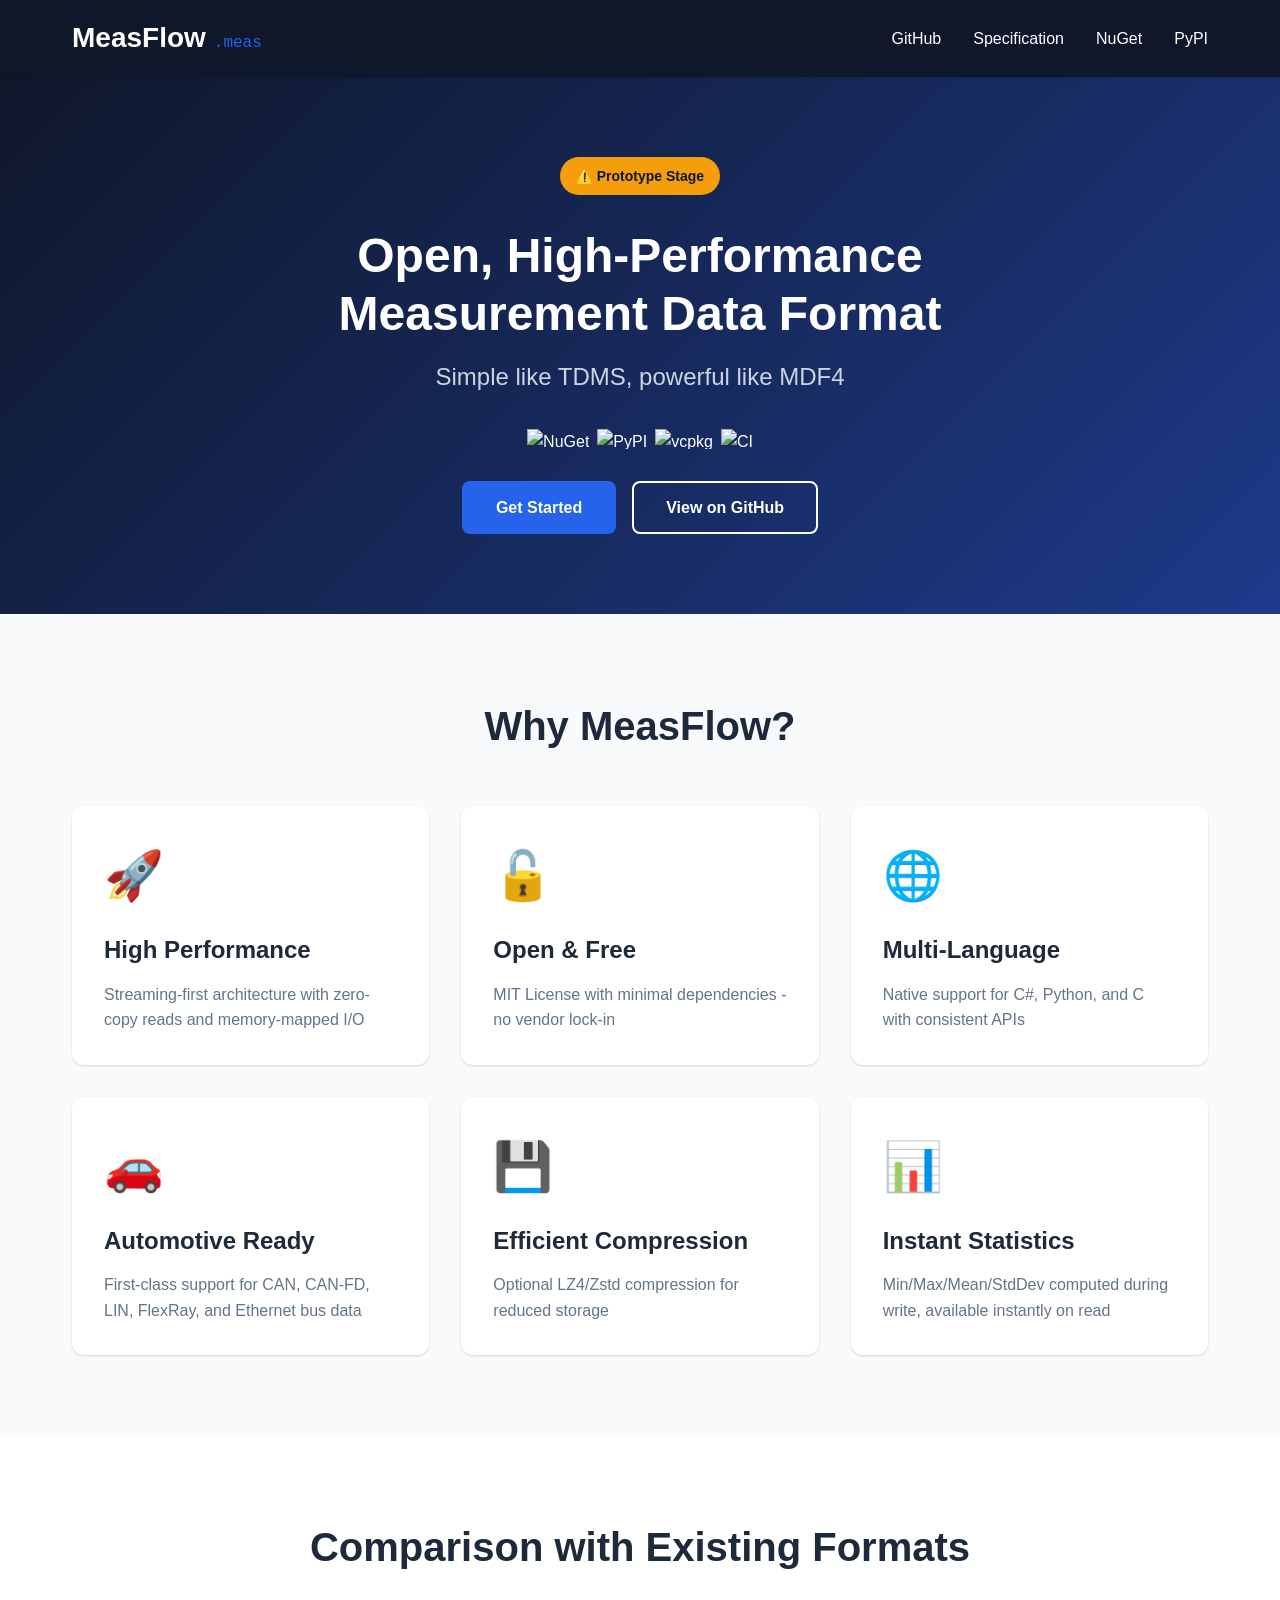
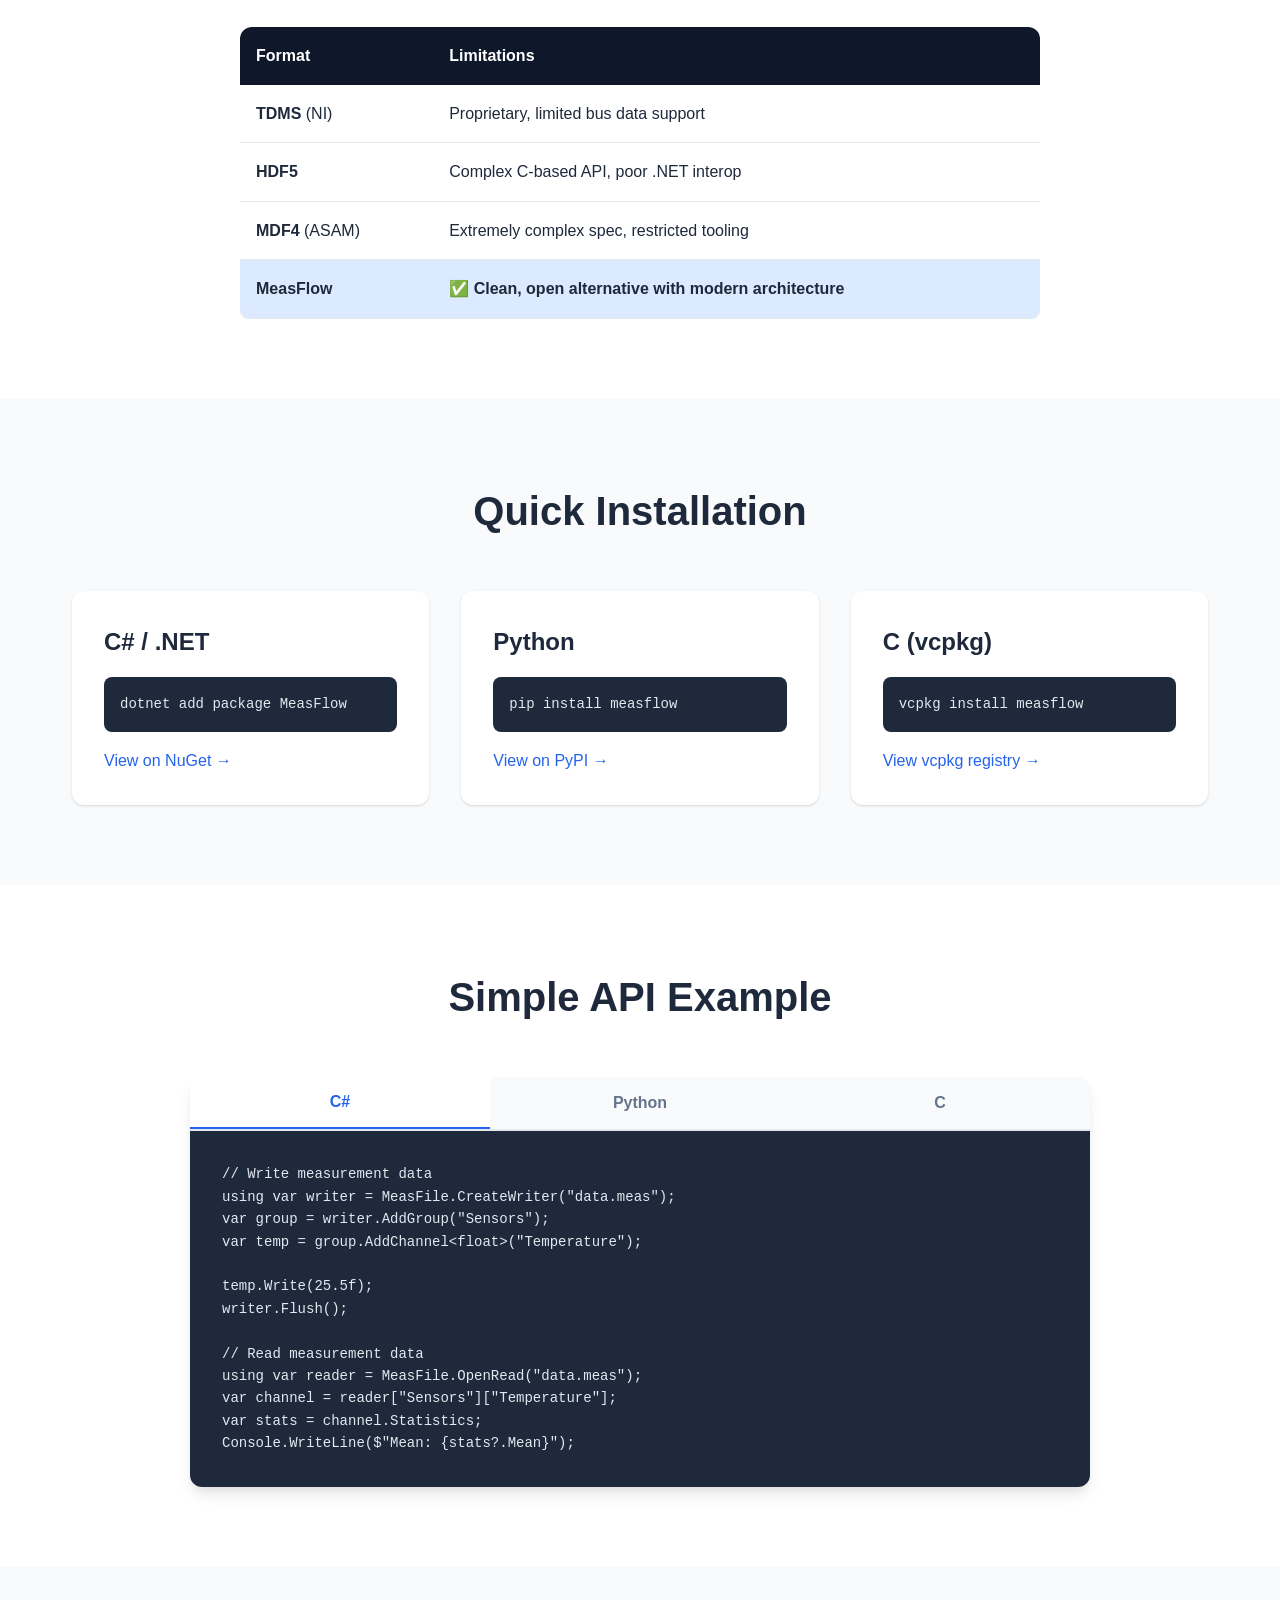
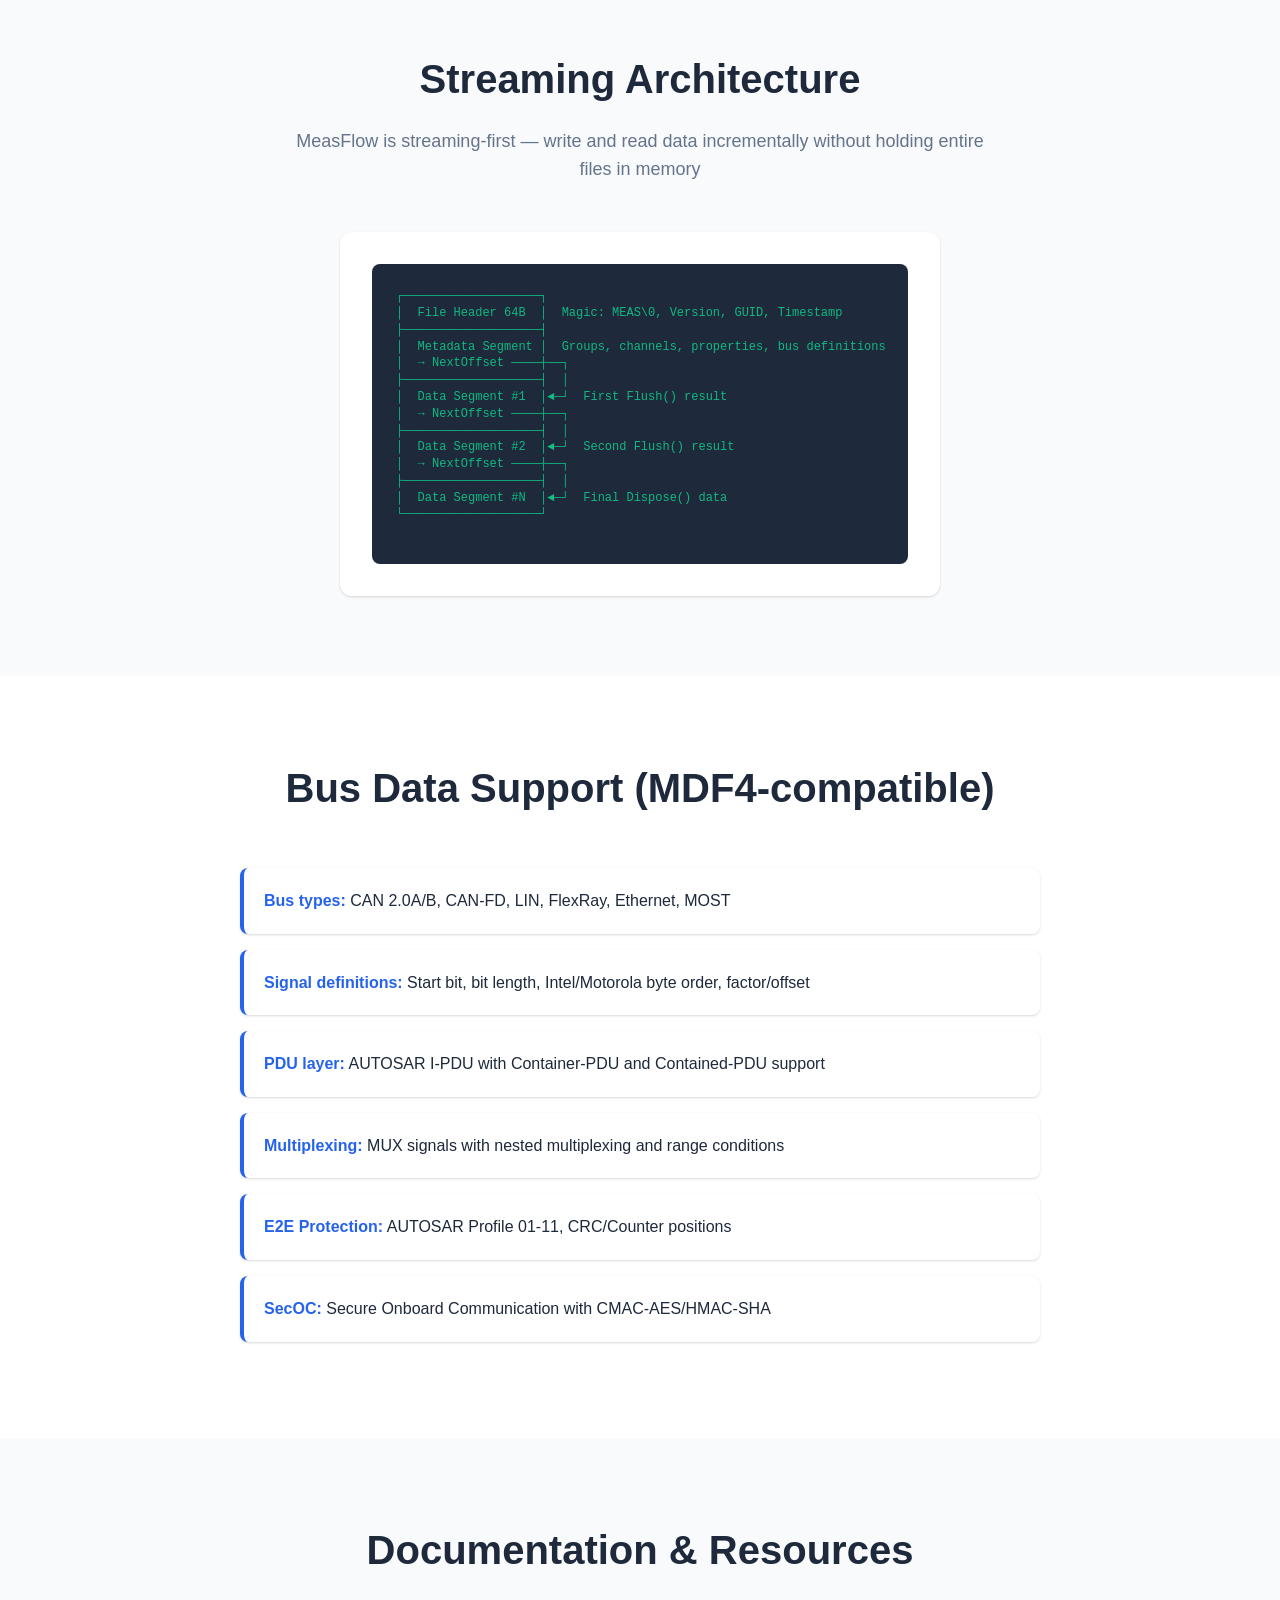
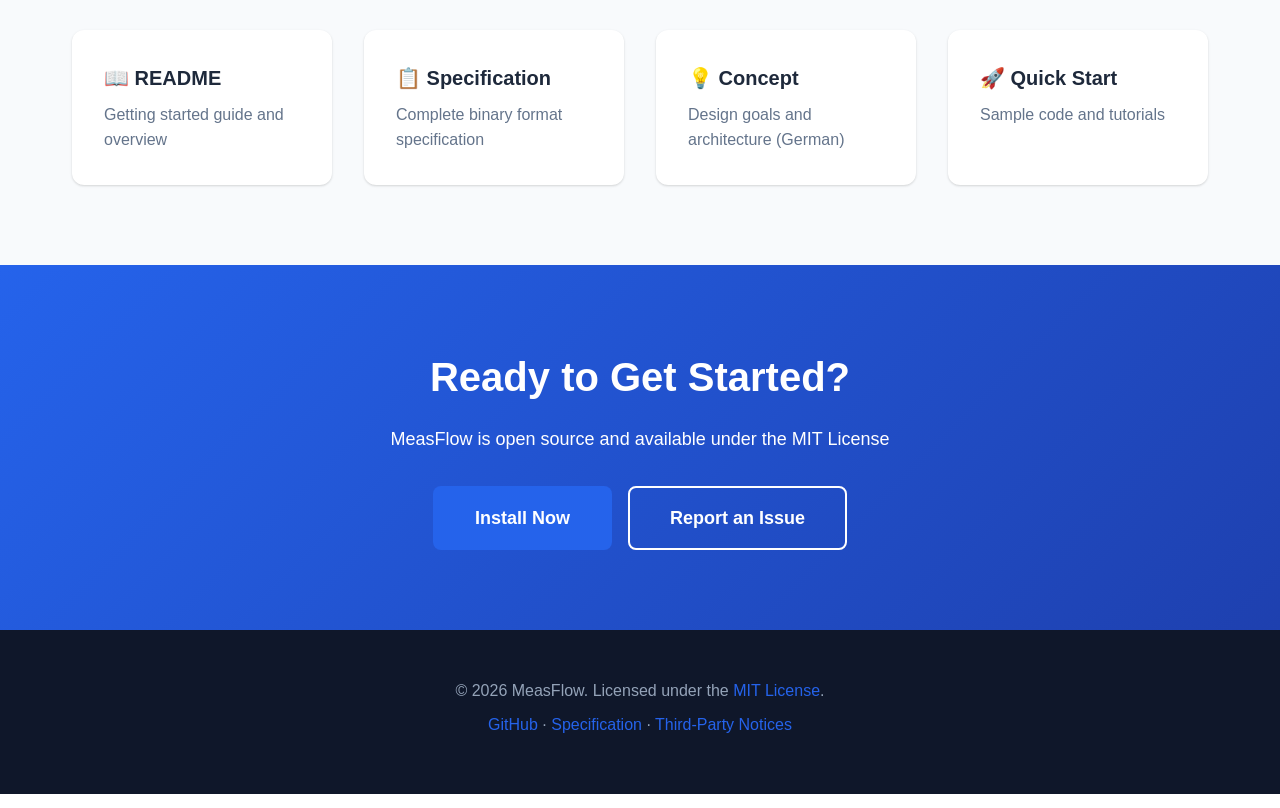
==== docs/index.html @ a87726d8 "Add homepage for MeasFlow repository with GitHub Pages deployment Co-authored-by: vreitenbach <56364" ====
<!DOCTYPE html>
<html lang="en">
<head>
    <meta charset="UTF-8">
    <meta name="viewport" content="width=device-width, initial-scale=1.0">
    <meta name="description" content="MeasFlow - Open, high-performance measurement data format with multi-language support. Simple like TDMS, powerful like MDF4.">
    <title>MeasFlow - High-Performance Measurement Data Format</title>
    <link rel="stylesheet" href="styles.css">
</head>
<body>
    <header>
        <nav class="container">
            <div class="logo">
                <h1>MeasFlow</h1>
                <span class="tagline">.meas</span>
            </div>
            <div class="nav-links">
                <a href="https://github.com/vreitenbach/MeasFlow">GitHub</a>
                <a href="https://github.com/vreitenbach/MeasFlow/blob/main/SPECIFICATION.md">Specification</a>
                <a href="https://www.nuget.org/packages/MeasFlow">NuGet</a>
                <a href="https://pypi.org/project/measflow/">PyPI</a>
            </div>
        </nav>
    </header>

    <main>
        <section class="hero">
            <div class="container">
                <div class="hero-content">
                    <div class="prototype-badge">⚠️ Prototype Stage</div>
                    <h2>Open, High-Performance Measurement Data Format</h2>
                    <p class="subtitle">Simple like TDMS, powerful like MDF4</p>
                    <div class="badges">
                        <img src="https://img.shields.io/nuget/v/MeasFlow" alt="NuGet">
                        <img src="https://img.shields.io/pypi/v/measflow" alt="PyPI">
                        <img src="https://img.shields.io/badge/vcpkg-registry-blue" alt="vcpkg">
                        <img src="https://github.com/vreitenbach/MeasFlow/actions/workflows/ci.yml/badge.svg" alt="CI">
                    </div>
                    <div class="hero-buttons">
                        <a href="https://github.com/vreitenbach/MeasFlow#installation" class="btn btn-primary">Get Started</a>
                        <a href="https://github.com/vreitenbach/MeasFlow" class="btn btn-secondary">View on GitHub</a>
                    </div>
                </div>
            </div>
        </section>

        <section class="features">
            <div class="container">
                <h3>Why MeasFlow?</h3>
                <div class="feature-grid">
                    <div class="feature-card">
                        <div class="feature-icon">🚀</div>
                        <h4>High Performance</h4>
                        <p>Streaming-first architecture with zero-copy reads and memory-mapped I/O</p>
                    </div>
                    <div class="feature-card">
                        <div class="feature-icon">🔓</div>
                        <h4>Open & Free</h4>
                        <p>MIT License with minimal dependencies - no vendor lock-in</p>
                    </div>
                    <div class="feature-card">
                        <div class="feature-icon">🌐</div>
                        <h4>Multi-Language</h4>
                        <p>Native support for C#, Python, and C with consistent APIs</p>
                    </div>
                    <div class="feature-card">
                        <div class="feature-icon">🚗</div>
                        <h4>Automotive Ready</h4>
                        <p>First-class support for CAN, CAN-FD, LIN, FlexRay, and Ethernet bus data</p>
                    </div>
                    <div class="feature-card">
                        <div class="feature-icon">💾</div>
                        <h4>Efficient Compression</h4>
                        <p>Optional LZ4/Zstd compression for reduced storage</p>
                    </div>
                    <div class="feature-card">
                        <div class="feature-icon">📊</div>
                        <h4>Instant Statistics</h4>
                        <p>Min/Max/Mean/StdDev computed during write, available instantly on read</p>
                    </div>
                </div>
            </div>
        </section>

        <section class="comparison">
            <div class="container">
                <h3>Comparison with Existing Formats</h3>
                <div class="comparison-table">
                    <table>
                        <thead>
                            <tr>
                                <th>Format</th>
                                <th>Limitations</th>
                            </tr>
                        </thead>
                        <tbody>
                            <tr>
                                <td><strong>TDMS</strong> (NI)</td>
                                <td>Proprietary, limited bus data support</td>
                            </tr>
                            <tr>
                                <td><strong>HDF5</strong></td>
                                <td>Complex C-based API, poor .NET interop</td>
                            </tr>
                            <tr>
                                <td><strong>MDF4</strong> (ASAM)</td>
                                <td>Extremely complex spec, restricted tooling</td>
                            </tr>
                            <tr class="highlight">
                                <td><strong>MeasFlow</strong></td>
                                <td>✅ Clean, open alternative with modern architecture</td>
                            </tr>
                        </tbody>
                    </table>
                </div>
            </div>
        </section>

        <section class="installation">
            <div class="container">
                <h3>Quick Installation</h3>
                <div class="install-grid">
                    <div class="install-card">
                        <h4>C# / .NET</h4>
                        <pre><code>dotnet add package MeasFlow</code></pre>
                        <a href="https://www.nuget.org/packages/MeasFlow" class="link">View on NuGet →</a>
                    </div>
                    <div class="install-card">
                        <h4>Python</h4>
                        <pre><code>pip install measflow</code></pre>
                        <a href="https://pypi.org/project/measflow/" class="link">View on PyPI →</a>
                    </div>
                    <div class="install-card">
                        <h4>C (vcpkg)</h4>
                        <pre><code>vcpkg install measflow</code></pre>
                        <a href="https://github.com/vreitenbach/vcpkg-registry" class="link">View vcpkg registry →</a>
                    </div>
                </div>
            </div>
        </section>

        <section class="code-example">
            <div class="container">
                <h3>Simple API Example</h3>
                <div class="code-tabs">
                    <div class="tab-buttons">
                        <button class="tab-btn active" data-tab="csharp">C#</button>
                        <button class="tab-btn" data-tab="python">Python</button>
                        <button class="tab-btn" data-tab="c">C</button>
                    </div>
                    <div class="tab-content">
                        <div class="tab-pane active" id="csharp">
                            <pre><code>// Write measurement data
using var writer = MeasFile.CreateWriter("data.meas");
var group = writer.AddGroup("Sensors");
var temp = group.AddChannel&lt;float&gt;("Temperature");

temp.Write(25.5f);
writer.Flush();

// Read measurement data
using var reader = MeasFile.OpenRead("data.meas");
var channel = reader["Sensors"]["Temperature"];
var stats = channel.Statistics;
Console.WriteLine($"Mean: {stats?.Mean}");
</code></pre>
                        </div>
                        <div class="tab-pane" id="python">
                            <pre><code># Write measurement data
with meas.Writer("data.meas") as writer:
    group = writer.add_group("Sensors")
    temp = group.add_channel("Temperature", "float32")
    temp.write([25.5])
    writer.flush()

# Read measurement data
with meas.Reader("data.meas") as reader:
    channel = reader["Sensors"]["Temperature"]
    stats = channel.statistics
    print(f"Mean: {stats.mean}")
</code></pre>
                        </div>
                        <div class="tab-pane" id="c">
                            <pre><code>// Write measurement data
meas_writer_t* writer = meas_writer_create("data.meas");
meas_group_t* group = meas_writer_add_group(writer, "Sensors");
meas_channel_t* temp = meas_group_add_channel(group, "Temperature", MEAS_TYPE_FLOAT32);

float value = 25.5f;
meas_channel_write_float32(temp, &value, 1);
meas_writer_flush(writer);
meas_writer_destroy(writer);

// Read measurement data
meas_reader_t* reader = meas_reader_open("data.meas");
meas_channel_t* channel = meas_reader_get_channel(reader, "Sensors", "Temperature");
meas_statistics_t stats = meas_channel_get_statistics(channel);
printf("Mean: %f\n", stats.mean);
meas_reader_destroy(reader);
</code></pre>
                        </div>
                    </div>
                </div>
            </div>
        </section>

        <section class="architecture">
            <div class="container">
                <h3>Streaming Architecture</h3>
                <p class="section-intro">MeasFlow is streaming-first — write and read data incrementally without holding entire files in memory</p>
                <div class="arch-diagram">
                    <pre>
┌───────────────────┐
│  File Header 64B  │  Magic: MEAS\0, Version, GUID, Timestamp
├───────────────────┤
│  Metadata Segment │  Groups, channels, properties, bus definitions
│  → NextOffset ────┼──┐
├───────────────────┤  │
│  Data Segment #1  │◄─┘  First Flush() result
│  → NextOffset ────┼──┐
├───────────────────┤  │
│  Data Segment #2  │◄─┘  Second Flush() result
│  → NextOffset ────┼──┐
├───────────────────┤  │
│  Data Segment #N  │◄─┘  Final Dispose() data
└───────────────────┘
                    </pre>
                </div>
            </div>
        </section>

        <section class="bus-data">
            <div class="container">
                <h3>Bus Data Support (MDF4-compatible)</h3>
                <div class="bus-features">
                    <ul class="feature-list">
                        <li><strong>Bus types:</strong> CAN 2.0A/B, CAN-FD, LIN, FlexRay, Ethernet, MOST</li>
                        <li><strong>Signal definitions:</strong> Start bit, bit length, Intel/Motorola byte order, factor/offset</li>
                        <li><strong>PDU layer:</strong> AUTOSAR I-PDU with Container-PDU and Contained-PDU support</li>
                        <li><strong>Multiplexing:</strong> MUX signals with nested multiplexing and range conditions</li>
                        <li><strong>E2E Protection:</strong> AUTOSAR Profile 01-11, CRC/Counter positions</li>
                        <li><strong>SecOC:</strong> Secure Onboard Communication with CMAC-AES/HMAC-SHA</li>
                    </ul>
                </div>
            </div>
        </section>

        <section class="resources">
            <div class="container">
                <h3>Documentation & Resources</h3>
                <div class="resource-grid">
                    <a href="https://github.com/vreitenbach/MeasFlow/blob/main/README.md" class="resource-card">
                        <h4>📖 README</h4>
                        <p>Getting started guide and overview</p>
                    </a>
                    <a href="https://github.com/vreitenbach/MeasFlow/blob/main/SPECIFICATION.md" class="resource-card">
                        <h4>📋 Specification</h4>
                        <p>Complete binary format specification</p>
                    </a>
                    <a href="https://github.com/vreitenbach/MeasFlow/blob/main/CONCEPT.md" class="resource-card">
                        <h4>💡 Concept</h4>
                        <p>Design goals and architecture (German)</p>
                    </a>
                    <a href="https://github.com/vreitenbach/MeasFlow/tree/main/csharp/samples/QuickStart" class="resource-card">
                        <h4>🚀 Quick Start</h4>
                        <p>Sample code and tutorials</p>
                    </a>
                </div>
            </div>
        </section>

        <section class="cta">
            <div class="container">
                <h3>Ready to Get Started?</h3>
                <p>MeasFlow is open source and available under the MIT License</p>
                <div class="cta-buttons">
                    <a href="https://github.com/vreitenbach/MeasFlow#installation" class="btn btn-primary btn-large">Install Now</a>
                    <a href="https://github.com/vreitenbach/MeasFlow/issues" class="btn btn-secondary btn-large">Report an Issue</a>
                </div>
            </div>
        </section>
    </main>

    <footer>
        <div class="container">
            <p>&copy; 2026 MeasFlow. Licensed under the <a href="https://github.com/vreitenbach/MeasFlow/blob/main/LICENSE">MIT License</a>.</p>
            <p>
                <a href="https://github.com/vreitenbach/MeasFlow">GitHub</a> ·
                <a href="https://github.com/vreitenbach/MeasFlow/blob/main/SPECIFICATION.md">Specification</a> ·
                <a href="https://github.com/vreitenbach/MeasFlow/blob/main/THIRD-PARTY-NOTICES.md">Third-Party Notices</a>
            </p>
        </div>
    </footer>

    <script>
        // Tab switching functionality
        document.querySelectorAll('.tab-btn').forEach(button => {
            button.addEventListener('click', () => {
                const tabName = button.getAttribute('data-tab');

                // Update active button
                document.querySelectorAll('.tab-btn').forEach(btn => btn.classList.remove('active'));
                button.classList.add('active');

                // Update active tab content
                document.querySelectorAll('.tab-pane').forEach(pane => pane.classList.remove('active'));
                document.getElementById(tabName).classList.add('active');
            });
        });
    </script>
</body>
</html>
---- docs/styles.css ----
:root {
    --primary-color: #2563eb;
    --primary-dark: #1e40af;
    --secondary-color: #64748b;
    --bg-color: #ffffff;
    --bg-light: #f8fafc;
    --bg-dark: #0f172a;
    --text-color: #1e293b;
    --text-light: #64748b;
    --border-color: #e2e8f0;
    --success-color: #10b981;
    --warning-color: #f59e0b;
    --code-bg: #1e293b;
    --shadow: 0 1px 3px 0 rgba(0, 0, 0, 0.1), 0 1px 2px 0 rgba(0, 0, 0, 0.06);
    --shadow-lg: 0 10px 15px -3px rgba(0, 0, 0, 0.1), 0 4px 6px -2px rgba(0, 0, 0, 0.05);
}

* {
    margin: 0;
    padding: 0;
    box-sizing: border-box;
}

body {
    font-family: -apple-system, BlinkMacSystemFont, 'Segoe UI', 'Roboto', 'Oxygen', 'Ubuntu', 'Cantarell', sans-serif;
    line-height: 1.6;
    color: var(--text-color);
    background-color: var(--bg-color);
}

.container {
    max-width: 1200px;
    margin: 0 auto;
    padding: 0 2rem;
}

/* Header & Navigation */
header {
    background-color: var(--bg-dark);
    color: white;
    padding: 1rem 0;
    position: sticky;
    top: 0;
    z-index: 1000;
    box-shadow: var(--shadow);
}

nav {
    display: flex;
    justify-content: space-between;
    align-items: center;
}

.logo {
    display: flex;
    align-items: baseline;
    gap: 0.5rem;
}

.logo h1 {
    font-size: 1.75rem;
    font-weight: 700;
}

.logo .tagline {
    color: var(--primary-color);
    font-family: 'Courier New', monospace;
}

.nav-links {
    display: flex;
    gap: 2rem;
}

.nav-links a {
    color: white;
    text-decoration: none;
    font-weight: 500;
    transition: color 0.3s;
}

.nav-links a:hover {
    color: var(--primary-color);
}

/* Hero Section */
.hero {
    background: linear-gradient(135deg, var(--bg-dark) 0%, #1e3a8a 100%);
    color: white;
    padding: 5rem 0;
    text-align: center;
}

.hero-content {
    max-width: 800px;
    margin: 0 auto;
}

.prototype-badge {
    display: inline-block;
    background-color: var(--warning-color);
    color: var(--bg-dark);
    padding: 0.5rem 1rem;
    border-radius: 2rem;
    font-weight: 600;
    margin-bottom: 2rem;
    font-size: 0.875rem;
}

.hero h2 {
    font-size: 3rem;
    font-weight: 800;
    margin-bottom: 1rem;
    line-height: 1.2;
}

.subtitle {
    font-size: 1.5rem;
    color: #cbd5e1;
    margin-bottom: 2rem;
}

.badges {
    display: flex;
    justify-content: center;
    gap: 0.5rem;
    flex-wrap: wrap;
    margin-bottom: 2rem;
}

.badges img {
    height: 20px;
}

.hero-buttons {
    display: flex;
    gap: 1rem;
    justify-content: center;
    flex-wrap: wrap;
}

/* Buttons */
.btn {
    display: inline-block;
    padding: 0.75rem 2rem;
    border-radius: 0.5rem;
    font-weight: 600;
    text-decoration: none;
    transition: all 0.3s;
    border: 2px solid transparent;
}

.btn-primary {
    background-color: var(--primary-color);
    color: white;
}

.btn-primary:hover {
    background-color: var(--primary-dark);
    transform: translateY(-2px);
    box-shadow: var(--shadow-lg);
}

.btn-secondary {
    background-color: transparent;
    color: white;
    border-color: white;
}

.btn-secondary:hover {
    background-color: white;
    color: var(--bg-dark);
}

.btn-large {
    padding: 1rem 2.5rem;
    font-size: 1.125rem;
}

/* Sections */
section {
    padding: 5rem 0;
}

section h3 {
    font-size: 2.5rem;
    text-align: center;
    margin-bottom: 3rem;
    color: var(--text-color);
}

.section-intro {
    text-align: center;
    font-size: 1.125rem;
    color: var(--text-light);
    max-width: 700px;
    margin: -2rem auto 3rem;
}

/* Features Section */
.features {
    background-color: var(--bg-light);
}

.feature-grid {
    display: grid;
    grid-template-columns: repeat(auto-fit, minmax(300px, 1fr));
    gap: 2rem;
}

.feature-card {
    background-color: white;
    padding: 2rem;
    border-radius: 0.75rem;
    box-shadow: var(--shadow);
    transition: transform 0.3s, box-shadow 0.3s;
}

.feature-card:hover {
    transform: translateY(-4px);
    box-shadow: var(--shadow-lg);
}

.feature-icon {
    font-size: 3rem;
    margin-bottom: 1rem;
}

.feature-card h4 {
    font-size: 1.5rem;
    margin-bottom: 0.75rem;
    color: var(--text-color);
}

.feature-card p {
    color: var(--text-light);
    line-height: 1.6;
}

/* Comparison Section */
.comparison-table {
    max-width: 800px;
    margin: 0 auto;
    overflow-x: auto;
}

table {
    width: 100%;
    border-collapse: collapse;
    background-color: white;
    border-radius: 0.75rem;
    overflow: hidden;
    box-shadow: var(--shadow);
}

thead {
    background-color: var(--bg-dark);
    color: white;
}

th, td {
    padding: 1rem;
    text-align: left;
}

tbody tr {
    border-bottom: 1px solid var(--border-color);
}

tbody tr:hover {
    background-color: var(--bg-light);
}

tbody tr.highlight {
    background-color: #dbeafe;
    font-weight: 600;
}

/* Installation Section */
.installation {
    background-color: var(--bg-light);
}

.install-grid {
    display: grid;
    grid-template-columns: repeat(auto-fit, minmax(300px, 1fr));
    gap: 2rem;
}

.install-card {
    background-color: white;
    padding: 2rem;
    border-radius: 0.75rem;
    box-shadow: var(--shadow);
}

.install-card h4 {
    font-size: 1.5rem;
    margin-bottom: 1rem;
    color: var(--text-color);
}

.install-card pre {
    background-color: var(--code-bg);
    color: #e2e8f0;
    padding: 1rem;
    border-radius: 0.5rem;
    overflow-x: auto;
    margin-bottom: 1rem;
    font-family: 'Courier New', Consolas, Monaco, monospace;
    font-size: 0.875rem;
}

.install-card .link {
    color: var(--primary-color);
    text-decoration: none;
    font-weight: 500;
}

.install-card .link:hover {
    text-decoration: underline;
}

/* Code Example Section */
.code-tabs {
    max-width: 900px;
    margin: 0 auto;
    background-color: white;
    border-radius: 0.75rem;
    box-shadow: var(--shadow-lg);
    overflow: hidden;
}

.tab-buttons {
    display: flex;
    background-color: var(--bg-light);
    border-bottom: 2px solid var(--border-color);
}

.tab-btn {
    flex: 1;
    padding: 1rem;
    background-color: transparent;
    border: none;
    font-size: 1rem;
    font-weight: 600;
    color: var(--text-light);
    cursor: pointer;
    transition: all 0.3s;
}

.tab-btn:hover {
    background-color: var(--border-color);
}

.tab-btn.active {
    color: var(--primary-color);
    background-color: white;
    border-bottom: 2px solid var(--primary-color);
}

.tab-content {
    padding: 0;
}

.tab-pane {
    display: none;
}

.tab-pane.active {
    display: block;
}

.tab-pane pre {
    background-color: var(--code-bg);
    color: #e2e8f0;
    padding: 2rem;
    overflow-x: auto;
    margin: 0;
    font-family: 'Courier New', Consolas, Monaco, monospace;
    font-size: 0.875rem;
    line-height: 1.6;
}

.tab-pane code {
    color: inherit;
}

/* Architecture Section */
.architecture {
    background-color: var(--bg-light);
}

.arch-diagram {
    max-width: 600px;
    margin: 0 auto;
    background-color: white;
    padding: 2rem;
    border-radius: 0.75rem;
    box-shadow: var(--shadow);
}

.arch-diagram pre {
    background-color: var(--code-bg);
    color: #10b981;
    padding: 1.5rem;
    border-radius: 0.5rem;
    overflow-x: auto;
    font-family: 'Courier New', Consolas, Monaco, monospace;
    font-size: 0.75rem;
    line-height: 1.4;
}

/* Bus Data Section */
.bus-features {
    max-width: 800px;
    margin: 0 auto;
}

.feature-list {
    list-style: none;
    padding: 0;
}

.feature-list li {
    background-color: white;
    padding: 1.25rem;
    margin-bottom: 1rem;
    border-radius: 0.5rem;
    border-left: 4px solid var(--primary-color);
    box-shadow: var(--shadow);
}

.feature-list li strong {
    color: var(--primary-color);
}

/* Resources Section */
.resources {
    background-color: var(--bg-light);
}

.resource-grid {
    display: grid;
    grid-template-columns: repeat(auto-fit, minmax(250px, 1fr));
    gap: 2rem;
}

.resource-card {
    background-color: white;
    padding: 2rem;
    border-radius: 0.75rem;
    box-shadow: var(--shadow);
    text-decoration: none;
    color: var(--text-color);
    transition: transform 0.3s, box-shadow 0.3s;
}

.resource-card:hover {
    transform: translateY(-4px);
    box-shadow: var(--shadow-lg);
}

.resource-card h4 {
    font-size: 1.25rem;
    margin-bottom: 0.5rem;
}

.resource-card p {
    color: var(--text-light);
}

/* CTA Section */
.cta {
    background: linear-gradient(135deg, var(--primary-color) 0%, var(--primary-dark) 100%);
    color: white;
    text-align: center;
}

.cta h3 {
    color: white;
    margin-bottom: 1rem;
}

.cta p {
    font-size: 1.125rem;
    margin-bottom: 2rem;
}

.cta-buttons {
    display: flex;
    gap: 1rem;
    justify-content: center;
    flex-wrap: wrap;
}

/* Footer */
footer {
    background-color: var(--bg-dark);
    color: #94a3b8;
    padding: 3rem 0;
    text-align: center;
}

footer a {
    color: var(--primary-color);
    text-decoration: none;
}

footer a:hover {
    text-decoration: underline;
}

footer p {
    margin-bottom: 0.5rem;
}

/* Responsive Design */
@media (max-width: 768px) {
    .hero h2 {
        font-size: 2rem;
    }

    .subtitle {
        font-size: 1.125rem;
    }

    section h3 {
        font-size: 2rem;
    }

    .nav-links {
        gap: 1rem;
        font-size: 0.875rem;
    }

    .feature-grid,
    .install-grid,
    .resource-grid {
        grid-template-columns: 1fr;
    }

    .container {
        padding: 0 1rem;
    }

    .tab-btn {
        font-size: 0.875rem;
        padding: 0.75rem;
    }
}
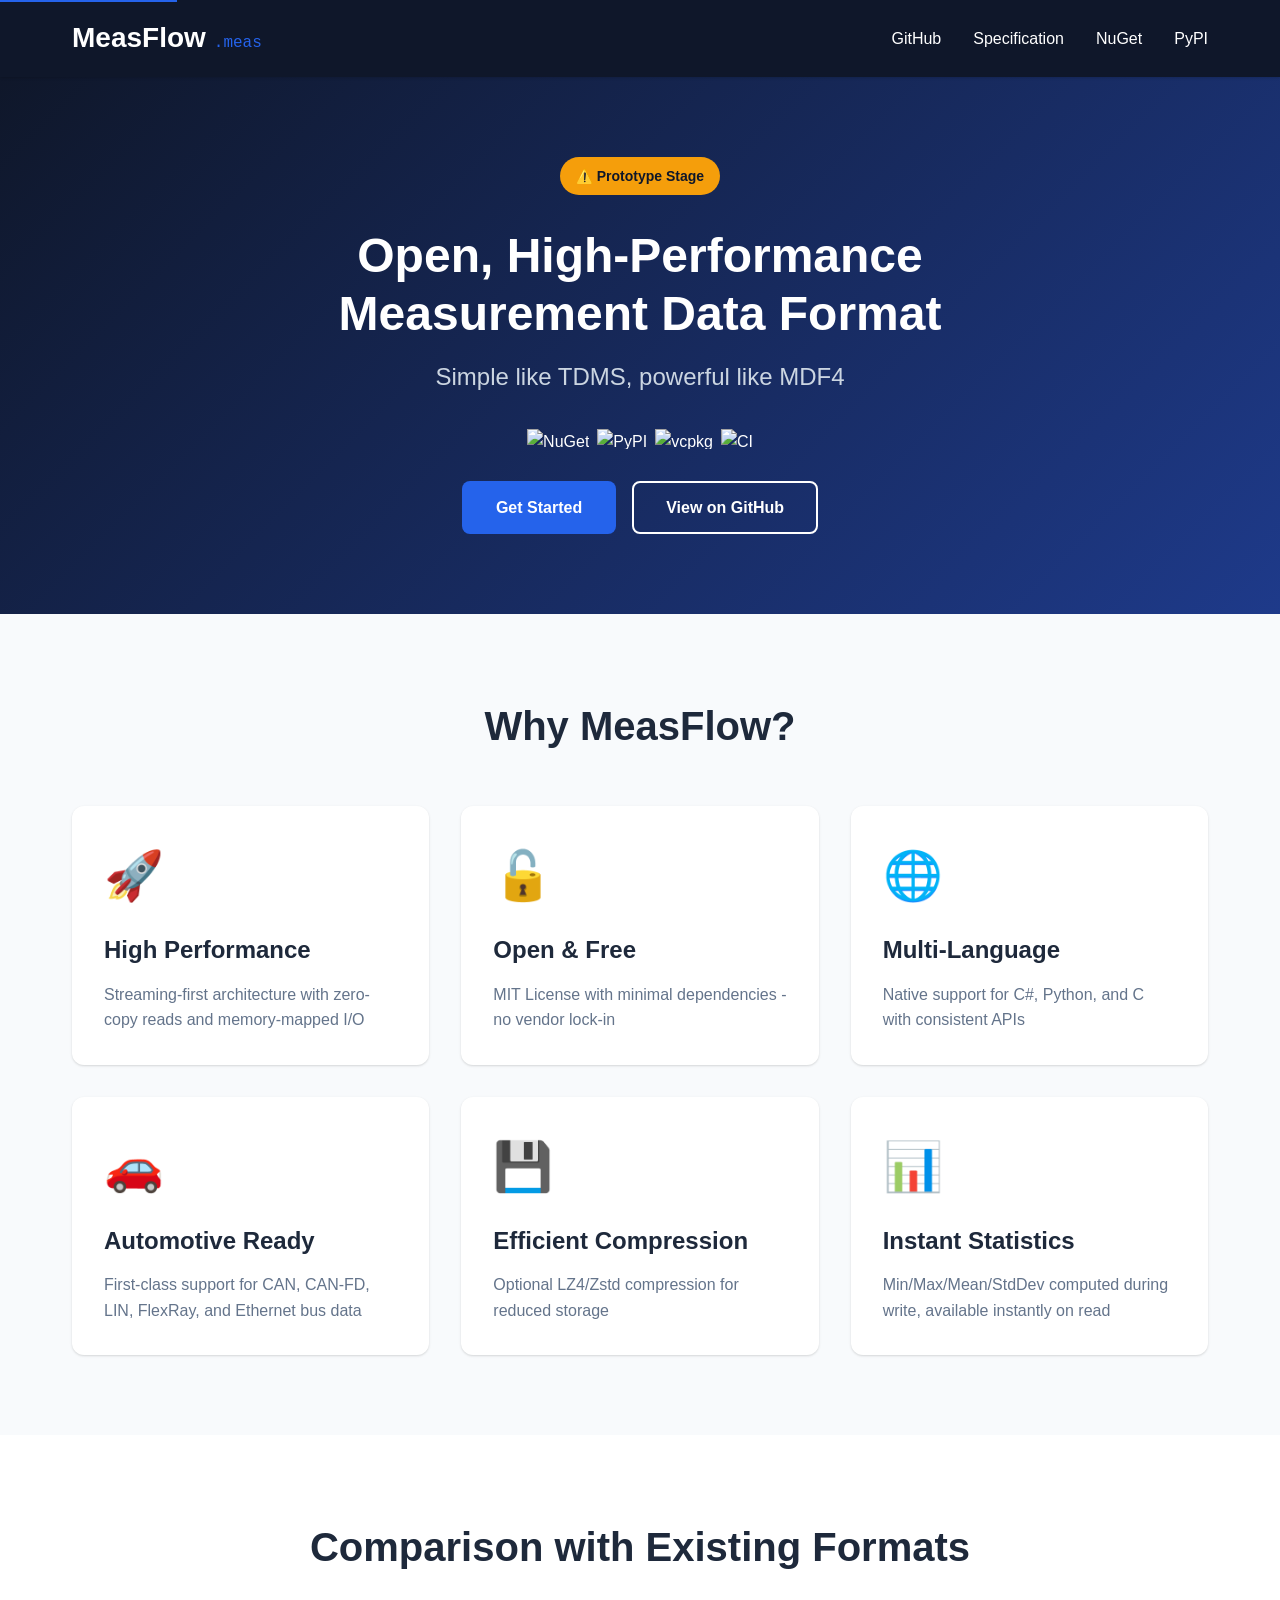
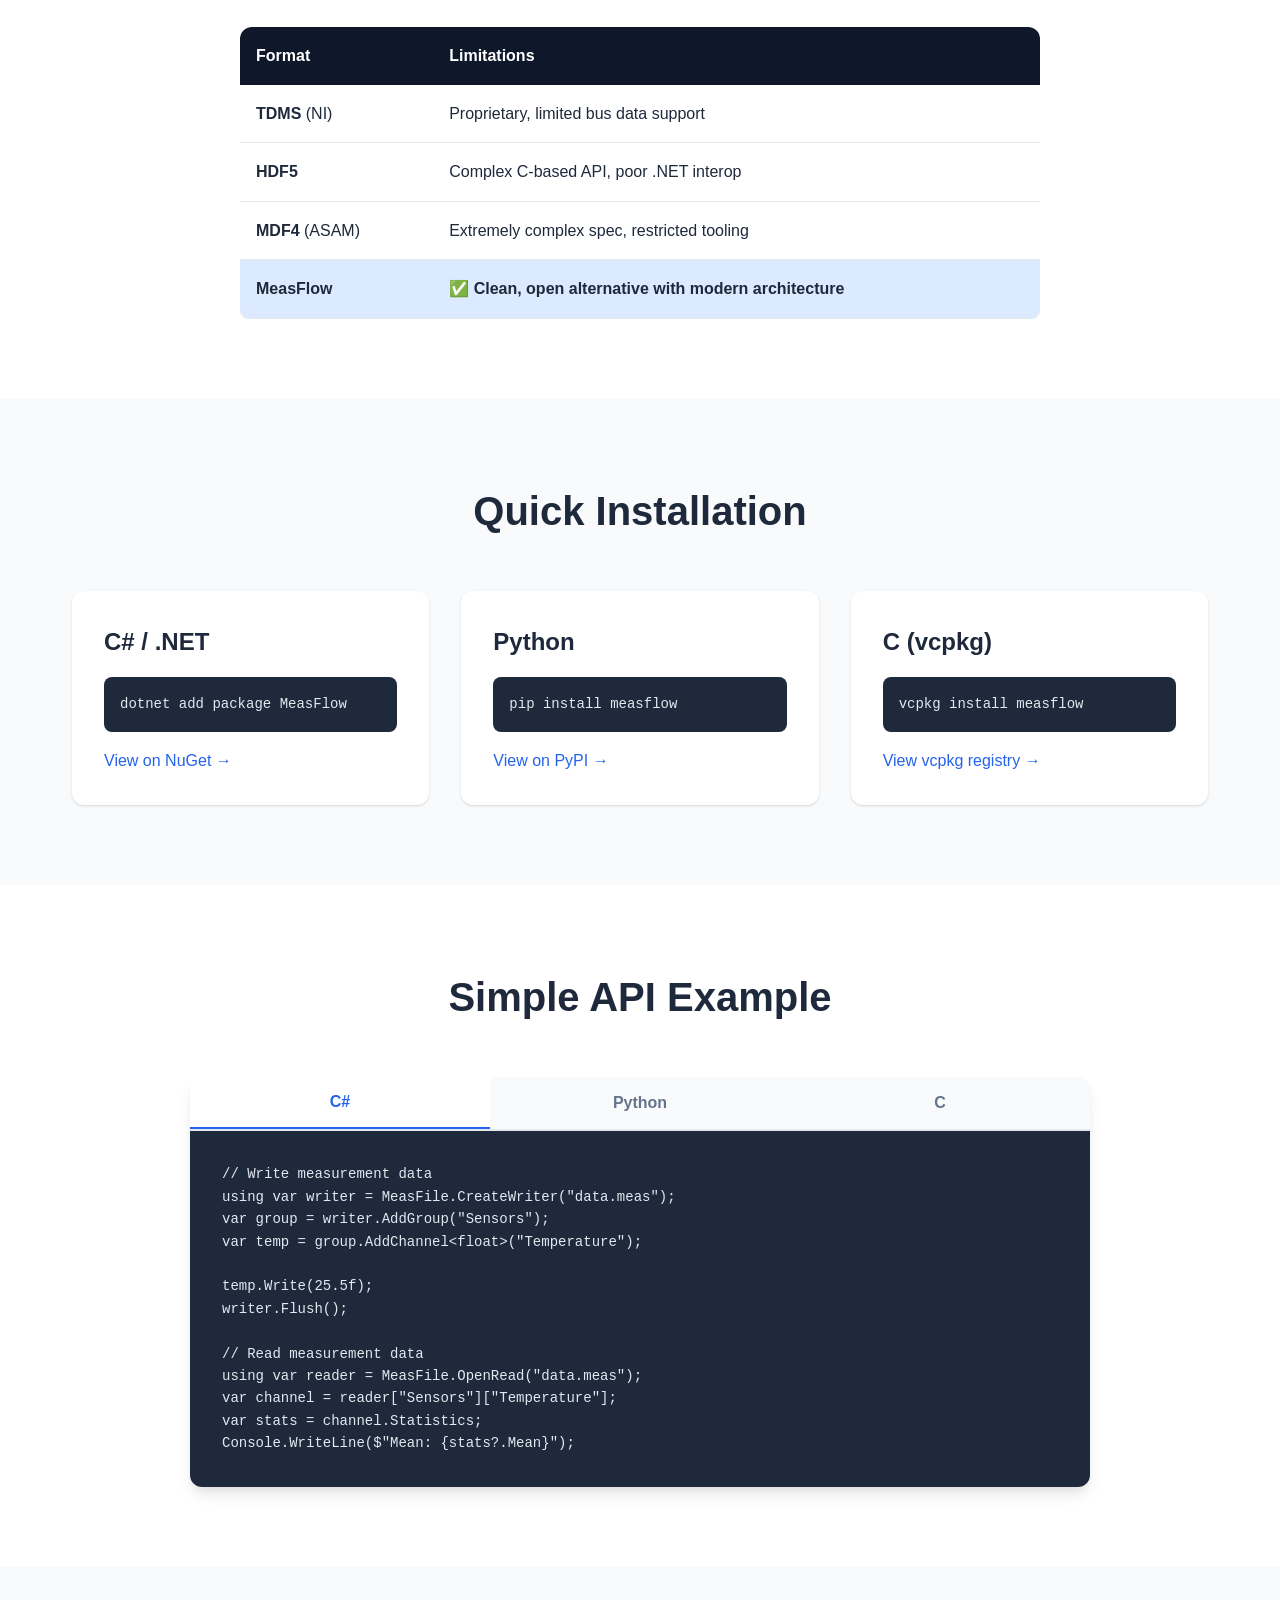
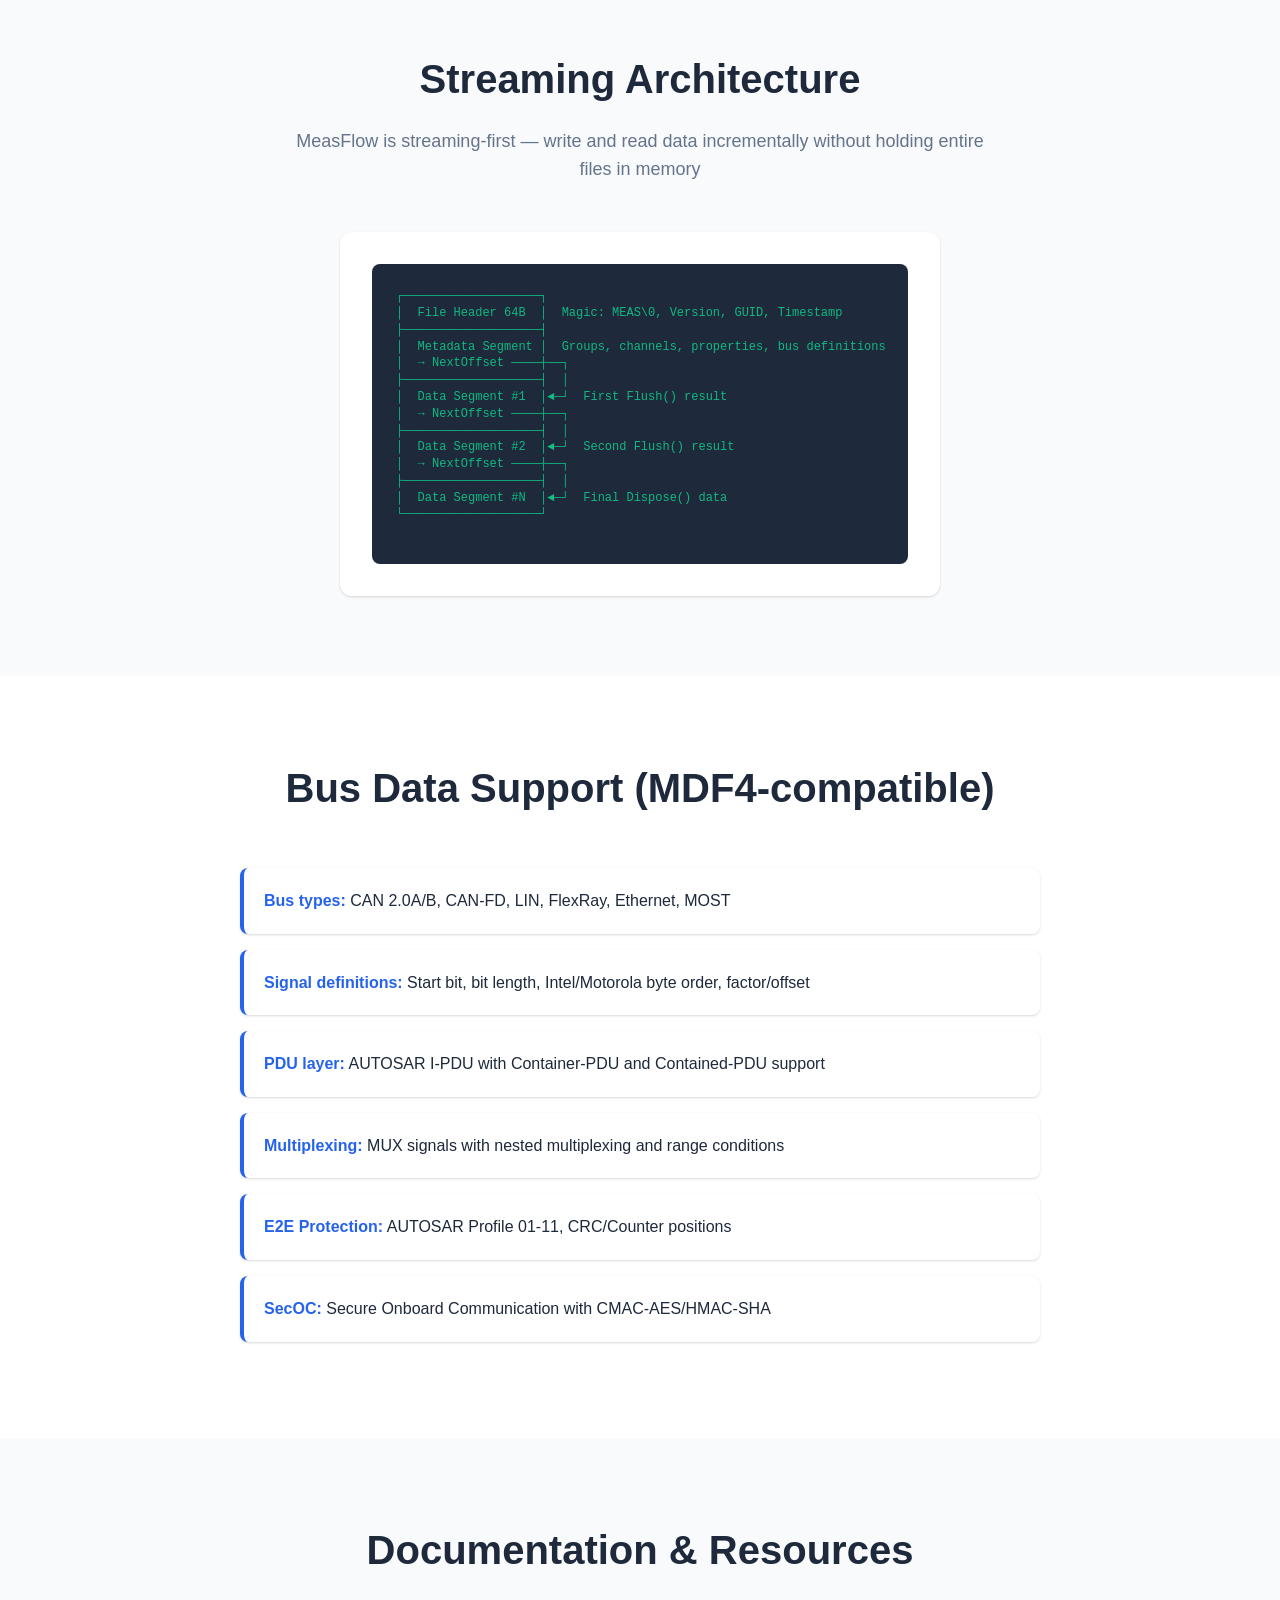
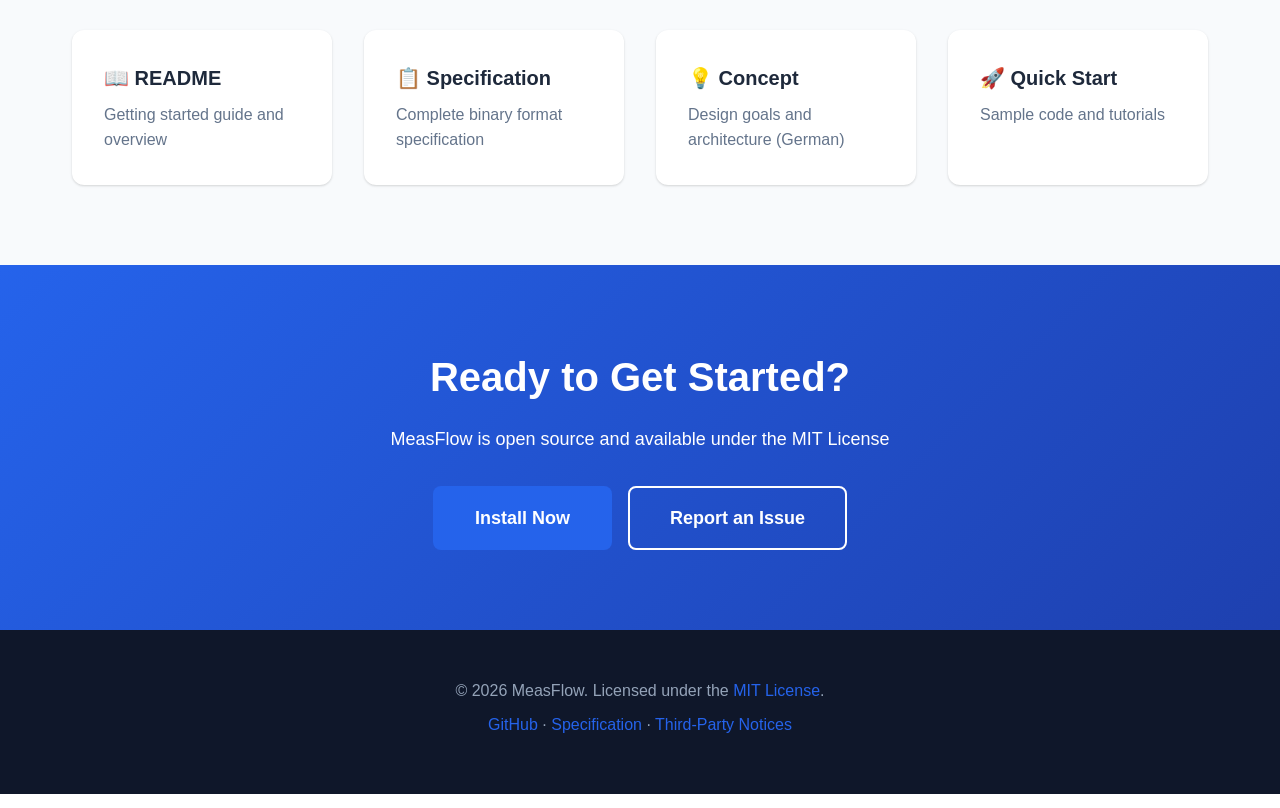
==== commit a47a288e: "Fix homepage review findings: improve accessibility, SEO, and semantic HTML Co-authored-by: vreitenb" ====
--- a/docs/index.html
+++ b/docs/index.html
@@ -4,12 +4,32 @@
     <meta charset="UTF-8">
     <meta name="viewport" content="width=device-width, initial-scale=1.0">
     <meta name="description" content="MeasFlow - Open, high-performance measurement data format with multi-language support. Simple like TDMS, powerful like MDF4.">
+    <meta name="keywords" content="MeasFlow, measurement data, TDMS, MDF4, HDF5, automotive, CAN, data format, open source">
+    <meta name="author" content="MeasFlow Contributors">
+
+    <!-- Open Graph / Facebook -->
+    <meta property="og:type" content="website">
+    <meta property="og:url" content="https://vreitenbach.github.io/MeasFlow/">
+    <meta property="og:title" content="MeasFlow - High-Performance Measurement Data Format">
+    <meta property="og:description" content="Open, high-performance measurement data format with multi-language support. Simple like TDMS, powerful like MDF4.">
+    <meta property="og:image" content="https://vreitenbach.github.io/MeasFlow/og-image.png">
+
+    <!-- Twitter -->
+    <meta property="twitter:card" content="summary_large_image">
+    <meta property="twitter:url" content="https://vreitenbach.github.io/MeasFlow/">
+    <meta property="twitter:title" content="MeasFlow - High-Performance Measurement Data Format">
+    <meta property="twitter:description" content="Open, high-performance measurement data format with multi-language support. Simple like TDMS, powerful like MDF4.">
+    <meta property="twitter:image" content="https://vreitenbach.github.io/MeasFlow/og-image.png">
+
     <title>MeasFlow - High-Performance Measurement Data Format</title>
     <link rel="stylesheet" href="styles.css">
 </head>
 <body>
+    <!-- Skip to main content for accessibility -->
+    <a href="#main-content" class="skip-link">Skip to main content</a>
+
     <header>
-        <nav class="container">
+        <nav class="container" role="navigation" aria-label="Main navigation">
             <div class="logo">
                 <h1>MeasFlow</h1>
                 <span class="tagline">.meas</span>
@@ -23,8 +43,8 @@
         </nav>
     </header>
 
-    <main>
-        <section class="hero">
+    <main id="main-content">
+        <section class="hero" aria-label="Hero section">
             <div class="container">
                 <div class="hero-content">
                     <div class="prototype-badge">⚠️ Prototype Stage</div>
@@ -44,9 +64,9 @@
             </div>
         </section>
 
-        <section class="features">
-            <div class="container">
-                <h3>Why MeasFlow?</h3>
+        <section class="features" aria-labelledby="features-heading">
+            <div class="container">
+                <h3 id="features-heading">Why MeasFlow?</h3>
                 <div class="feature-grid">
                     <div class="feature-card">
                         <div class="feature-icon">🚀</div>
@@ -143,10 +163,10 @@
             <div class="container">
                 <h3>Simple API Example</h3>
                 <div class="code-tabs">
-                    <div class="tab-buttons">
-                        <button class="tab-btn active" data-tab="csharp">C#</button>
-                        <button class="tab-btn" data-tab="python">Python</button>
-                        <button class="tab-btn" data-tab="c">C</button>
+                    <div class="tab-buttons" role="tablist" aria-label="Code examples">
+                        <button class="tab-btn active" data-tab="csharp" id="tab-csharp">C#</button>
+                        <button class="tab-btn" data-tab="python" id="tab-python">Python</button>
+                        <button class="tab-btn" data-tab="c" id="tab-c">C</button>
                     </div>
                     <div class="tab-content">
                         <div class="tab-pane active" id="csharp">
@@ -281,9 +301,9 @@
         </section>
     </main>
 
-    <footer>
+    <footer role="contentinfo">
         <div class="container">
-            <p>&copy; 2026 MeasFlow. Licensed under the <a href="https://github.com/vreitenbach/MeasFlow/blob/main/LICENSE">MIT License</a>.</p>
+            <p>&copy; <span id="year"></span> MeasFlow. Licensed under the <a href="https://github.com/vreitenbach/MeasFlow/blob/main/LICENSE">MIT License</a>.</p>
             <p>
                 <a href="https://github.com/vreitenbach/MeasFlow">GitHub</a> ·
                 <a href="https://github.com/vreitenbach/MeasFlow/blob/main/SPECIFICATION.md">Specification</a> ·
@@ -293,19 +313,43 @@
     </footer>
 
     <script>
+        // Set current year in footer
+        document.getElementById('year').textContent = new Date().getFullYear();
+
         // Tab switching functionality
         document.querySelectorAll('.tab-btn').forEach(button => {
             button.addEventListener('click', () => {
                 const tabName = button.getAttribute('data-tab');
 
                 // Update active button
-                document.querySelectorAll('.tab-btn').forEach(btn => btn.classList.remove('active'));
+                document.querySelectorAll('.tab-btn').forEach(btn => {
+                    btn.classList.remove('active');
+                    btn.setAttribute('aria-selected', 'false');
+                });
                 button.classList.add('active');
+                button.setAttribute('aria-selected', 'true');
 
                 // Update active tab content
-                document.querySelectorAll('.tab-pane').forEach(pane => pane.classList.remove('active'));
-                document.getElementById(tabName).classList.add('active');
+                document.querySelectorAll('.tab-pane').forEach(pane => {
+                    pane.classList.remove('active');
+                    pane.setAttribute('aria-hidden', 'true');
+                });
+                const activePane = document.getElementById(tabName);
+                activePane.classList.add('active');
+                activePane.setAttribute('aria-hidden', 'false');
             });
+        });
+
+        // Initialize ARIA attributes for tabs
+        document.querySelectorAll('.tab-btn').forEach((btn, index) => {
+            btn.setAttribute('role', 'tab');
+            btn.setAttribute('aria-selected', index === 0 ? 'true' : 'false');
+            btn.setAttribute('aria-controls', btn.getAttribute('data-tab'));
+        });
+
+        document.querySelectorAll('.tab-pane').forEach((pane, index) => {
+            pane.setAttribute('role', 'tabpanel');
+            pane.setAttribute('aria-hidden', index === 0 ? 'false' : 'true');
         });
     </script>
 </body>
--- a/docs/styles.css
+++ b/docs/styles.css
@@ -28,6 +28,22 @@
     background-color: var(--bg-color);
 }
 
+/* Skip link for accessibility */
+.skip-link {
+    position: absolute;
+    top: -40px;
+    left: 0;
+    background: var(--primary-color);
+    color: white;
+    padding: 0.5rem 1rem;
+    text-decoration: none;
+    z-index: 10000;
+}
+
+.skip-link:focus {
+    top: 0;
+}
+
 .container {
     max-width: 1200px;
     margin: 0 auto;
@@ -335,6 +351,7 @@
     display: flex;
     background-color: var(--bg-light);
     border-bottom: 2px solid var(--border-color);
+    role: tablist;
 }
 
 .tab-btn {
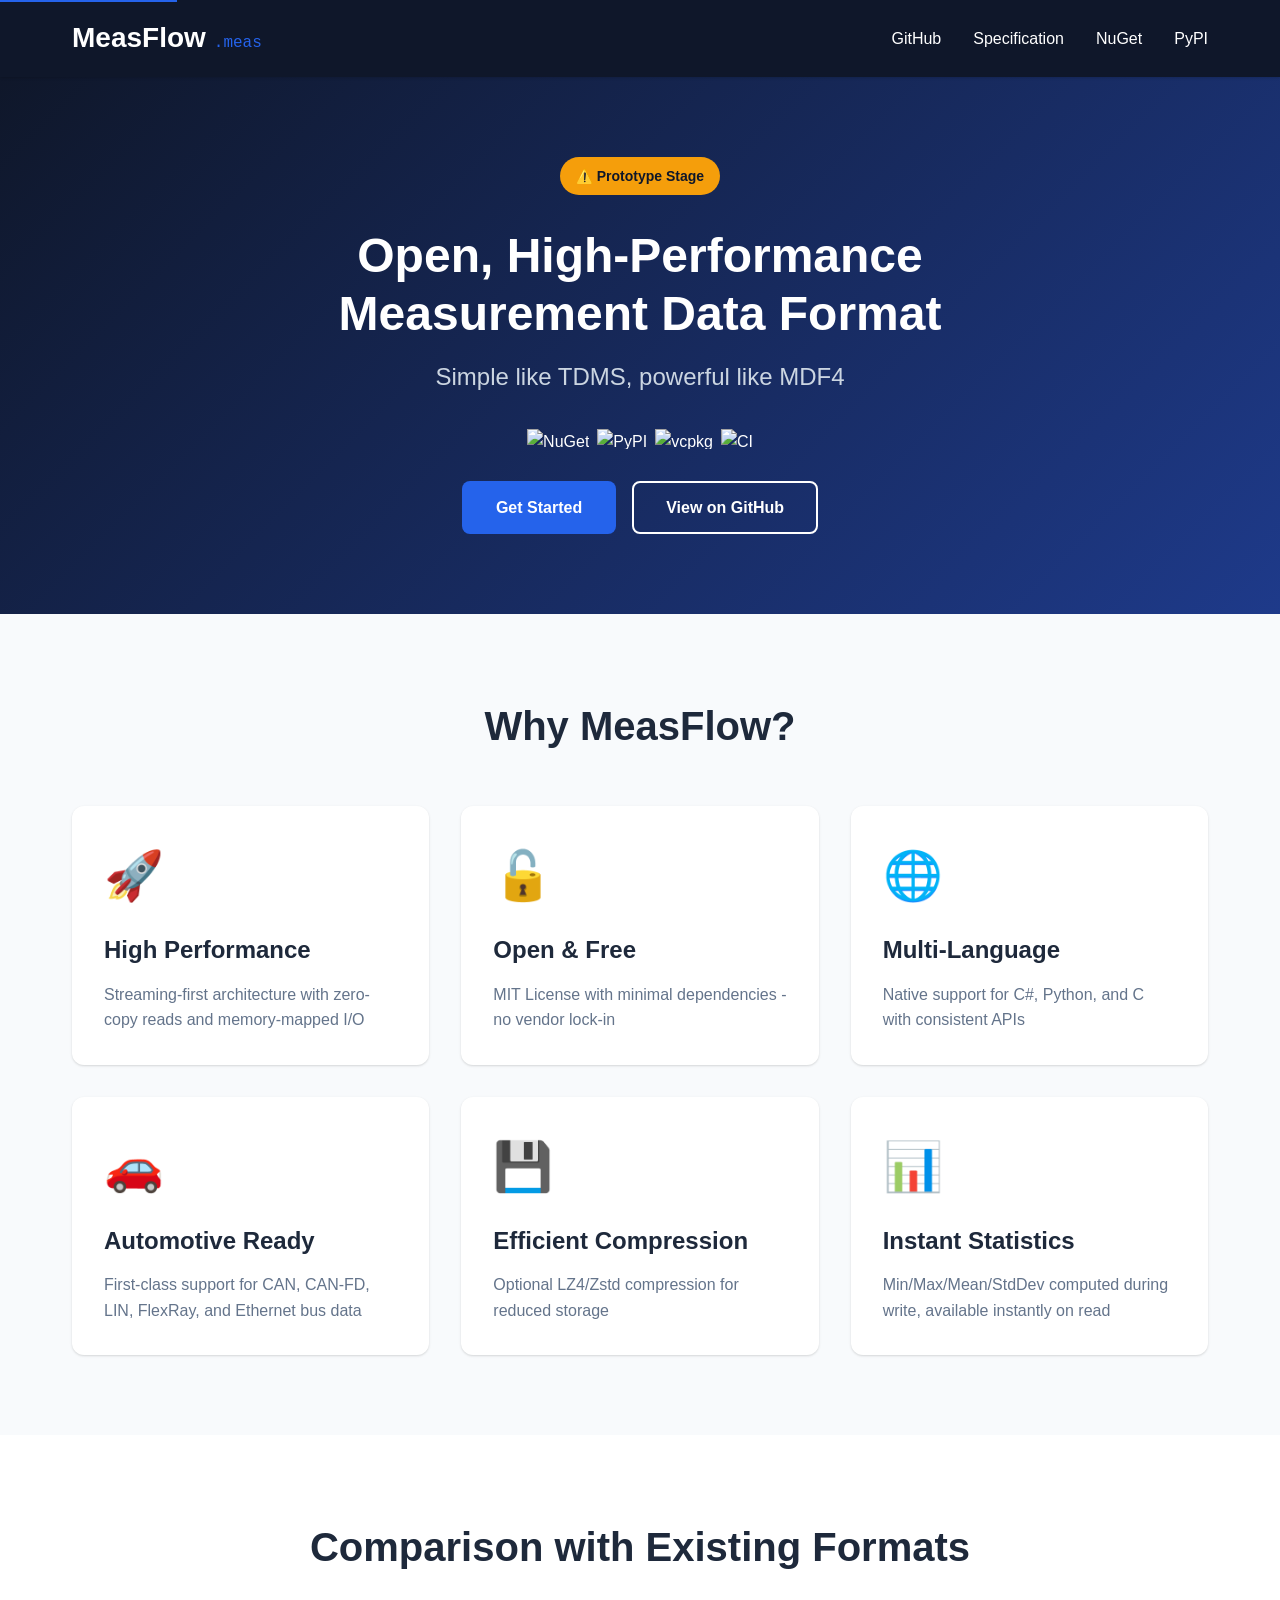
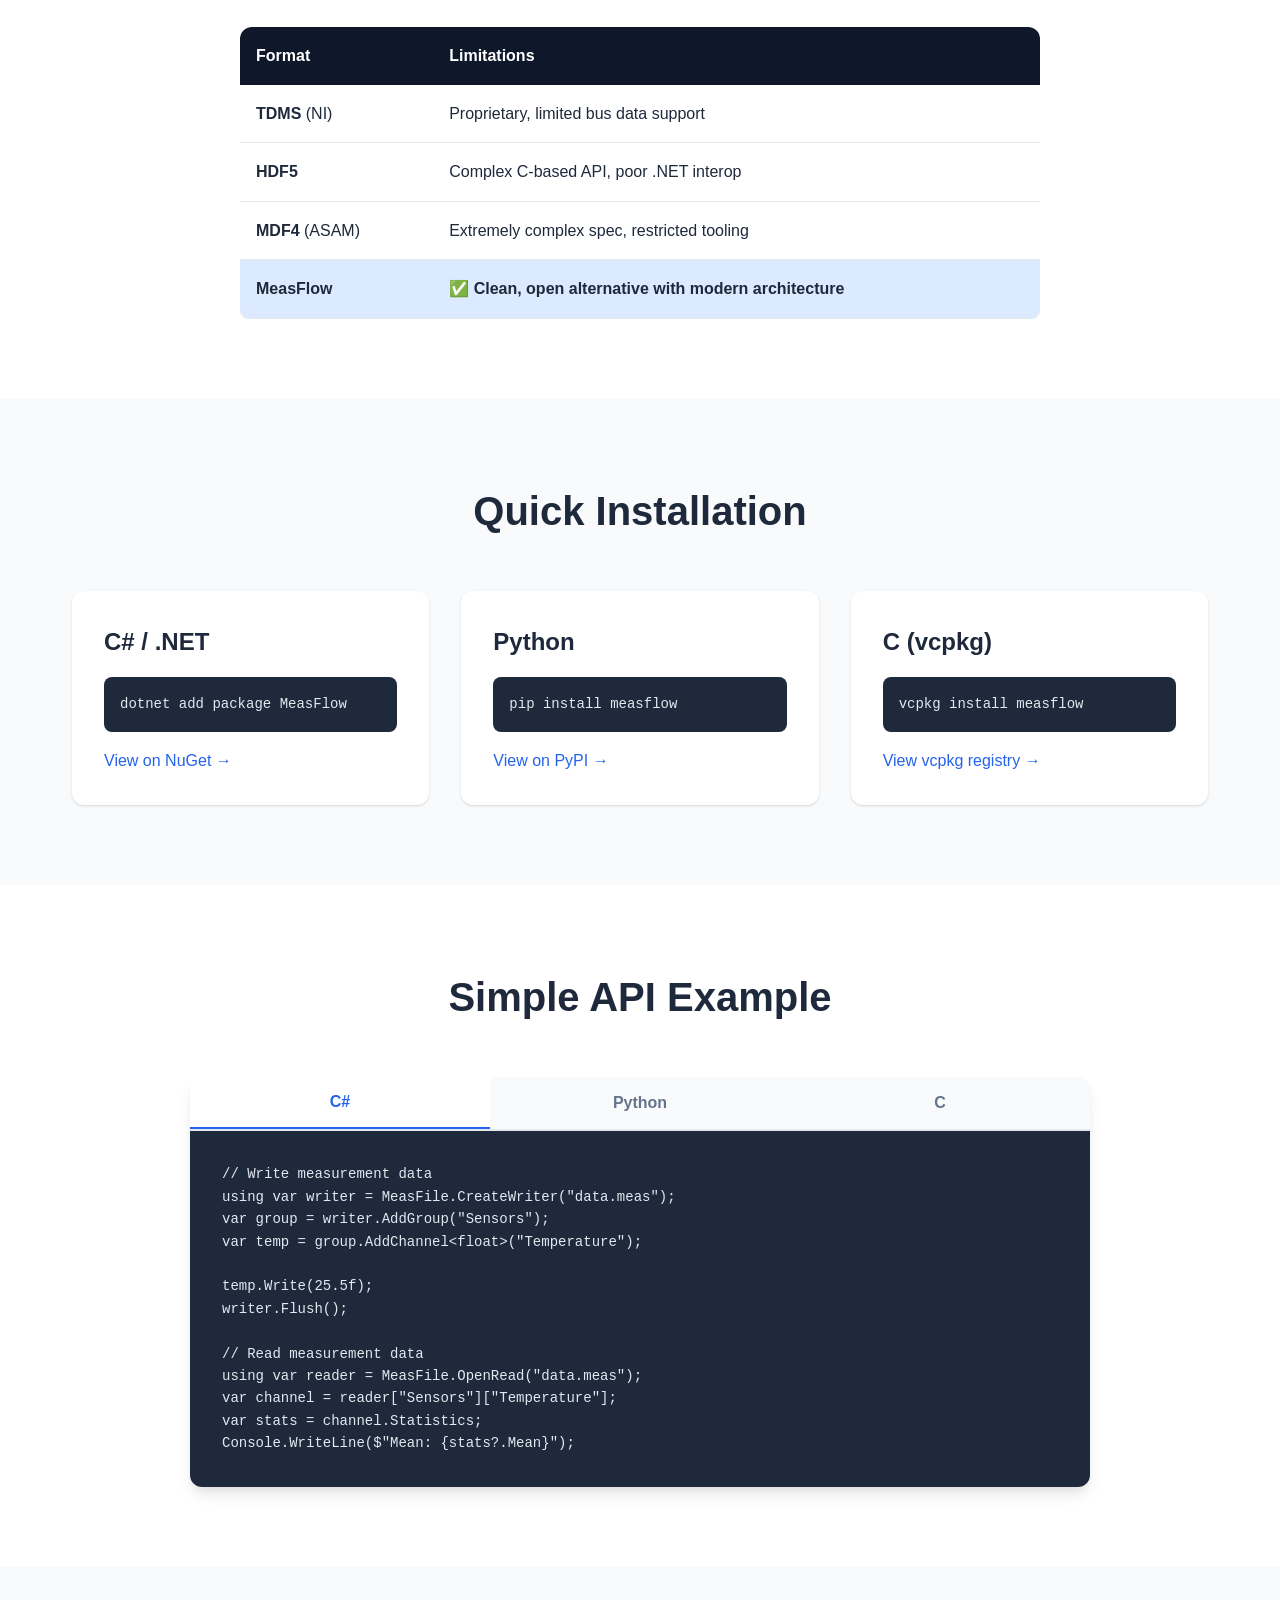
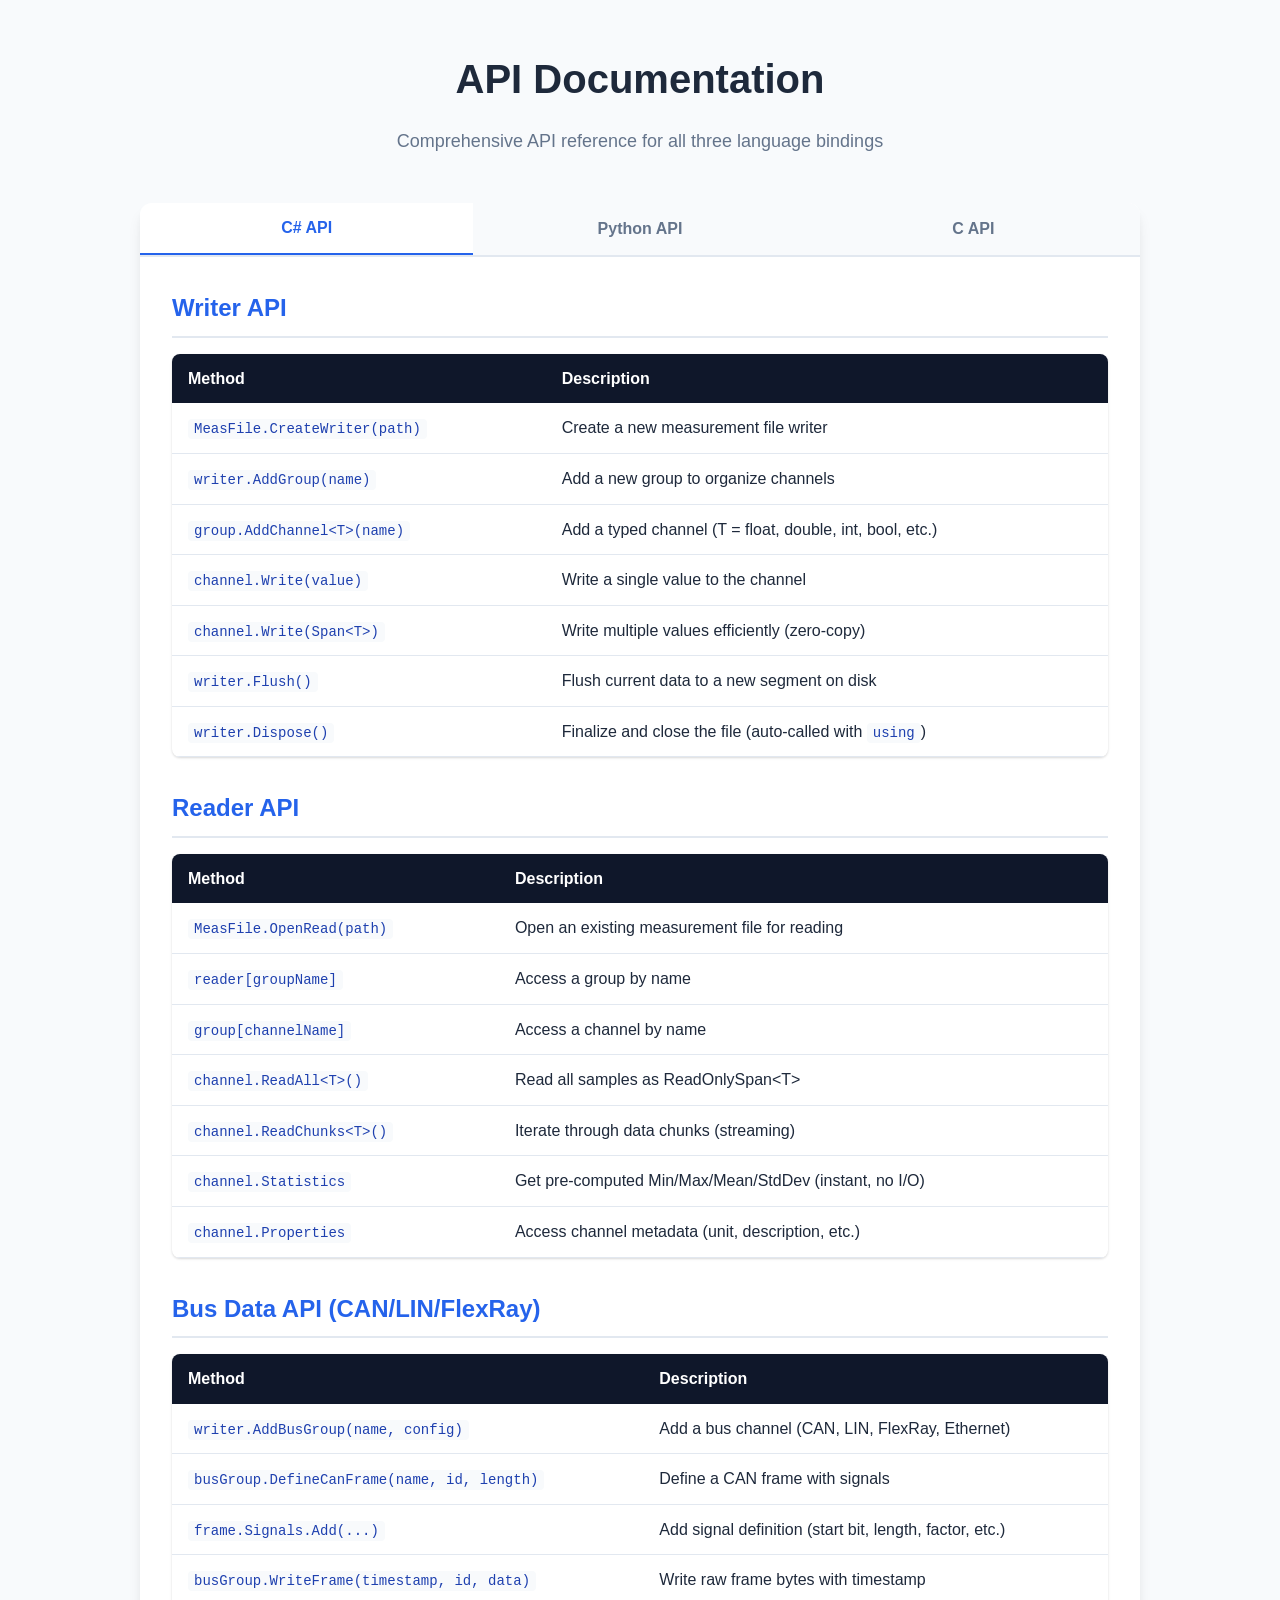
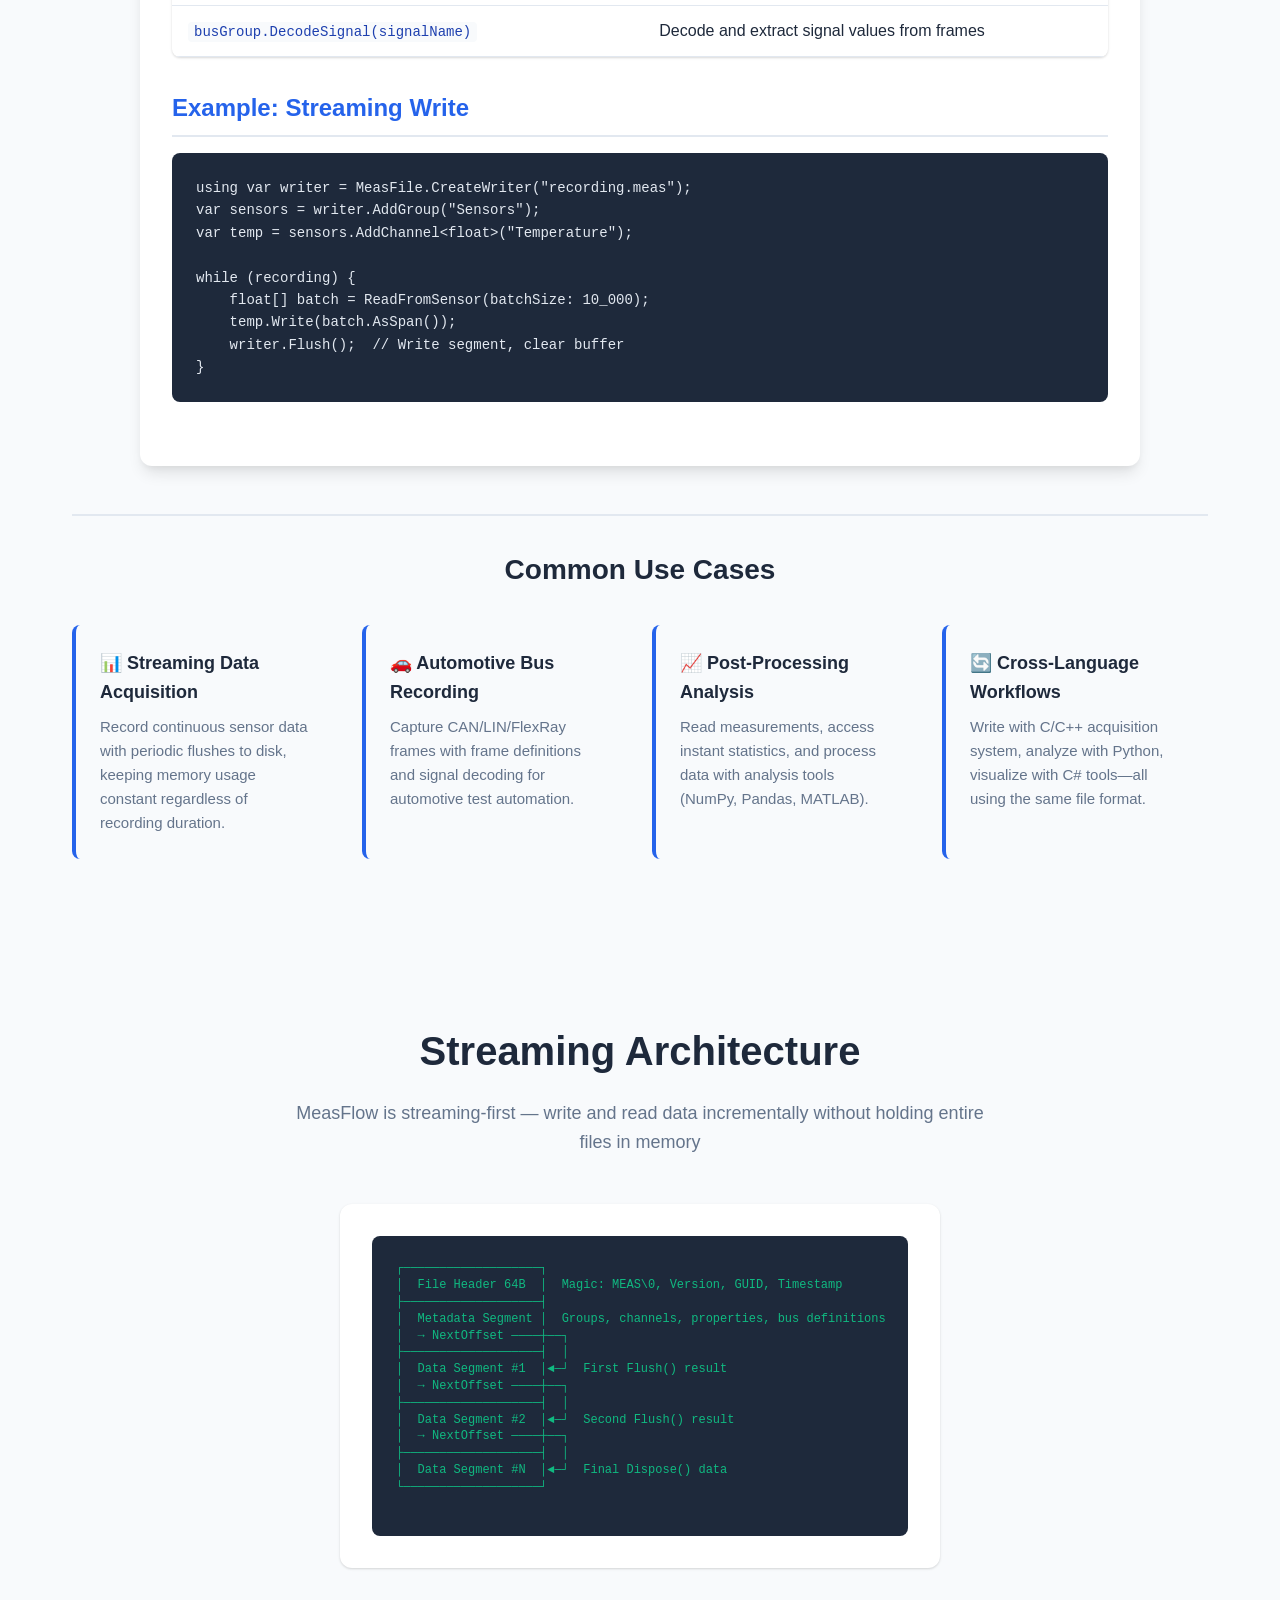
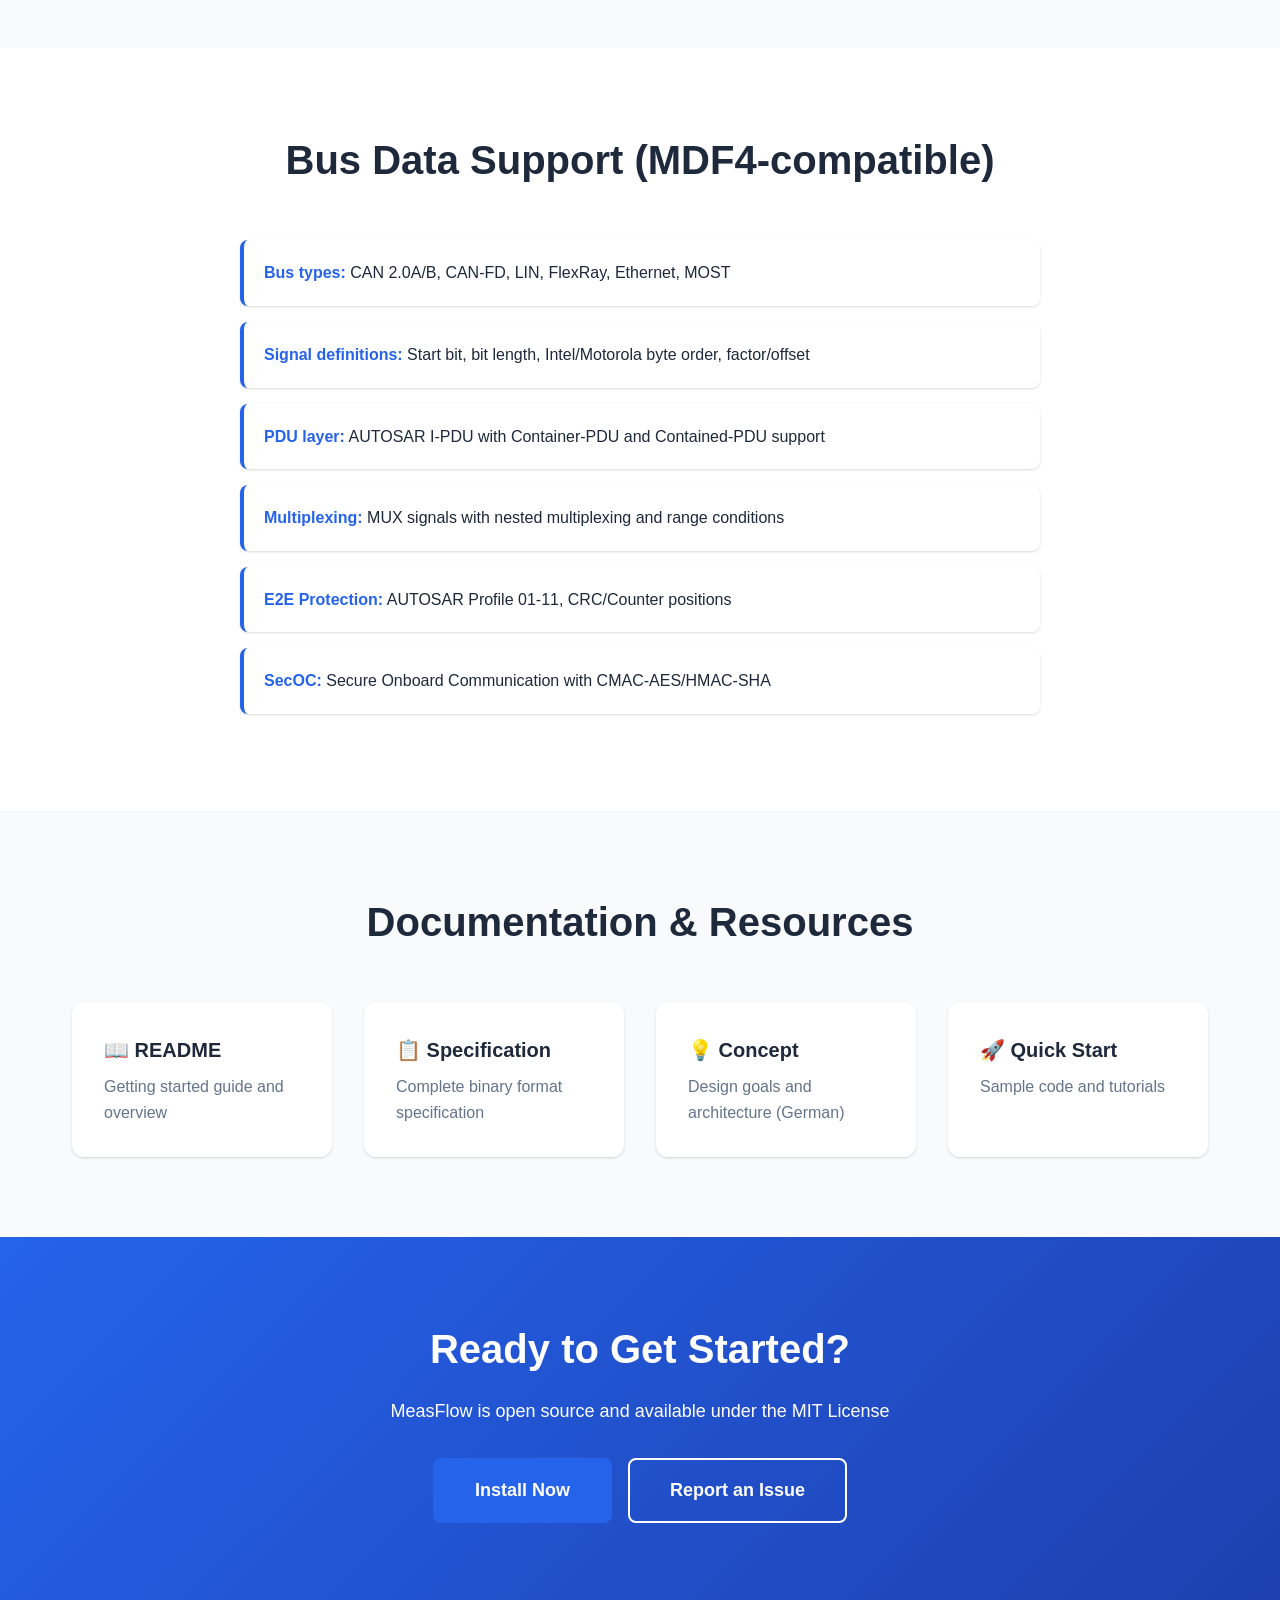
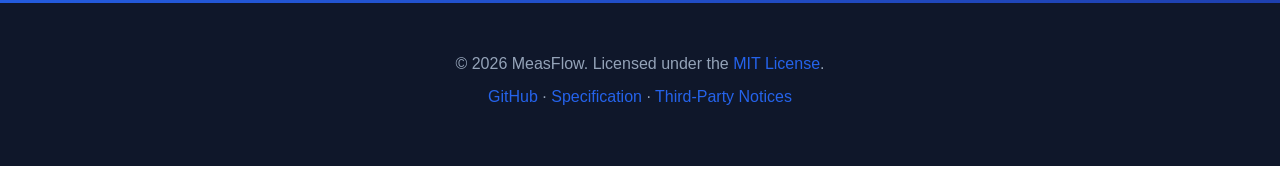
==== commit 492df4bc: "Add comprehensive API documentation section with per-language tabs and examples Co-authored-by: vrei" ====
--- a/docs/index.html
+++ b/docs/index.html
@@ -224,6 +224,462 @@
             </div>
         </section>
 
+        <section class="api-docs">
+            <div class="container">
+                <h3>API Documentation</h3>
+                <p class="section-intro">Comprehensive API reference for all three language bindings</p>
+
+                <div class="api-tabs">
+                    <div class="tab-buttons" role="tablist" aria-label="API documentation per language">
+                        <button class="api-tab-btn active" data-tab="api-csharp" id="api-tab-csharp">C# API</button>
+                        <button class="api-tab-btn" data-tab="api-python" id="api-tab-python">Python API</button>
+                        <button class="api-tab-btn" data-tab="api-c" id="api-tab-c">C API</button>
+                    </div>
+
+                    <div class="api-tab-content">
+                        <!-- C# API -->
+                        <div class="api-tab-pane active" id="api-csharp">
+                            <h4>Writer API</h4>
+                            <table class="api-table">
+                                <thead>
+                                    <tr>
+                                        <th>Method</th>
+                                        <th>Description</th>
+                                    </tr>
+                                </thead>
+                                <tbody>
+                                    <tr>
+                                        <td><code>MeasFile.CreateWriter(path)</code></td>
+                                        <td>Create a new measurement file writer</td>
+                                    </tr>
+                                    <tr>
+                                        <td><code>writer.AddGroup(name)</code></td>
+                                        <td>Add a new group to organize channels</td>
+                                    </tr>
+                                    <tr>
+                                        <td><code>group.AddChannel&lt;T&gt;(name)</code></td>
+                                        <td>Add a typed channel (T = float, double, int, bool, etc.)</td>
+                                    </tr>
+                                    <tr>
+                                        <td><code>channel.Write(value)</code></td>
+                                        <td>Write a single value to the channel</td>
+                                    </tr>
+                                    <tr>
+                                        <td><code>channel.Write(Span&lt;T&gt;)</code></td>
+                                        <td>Write multiple values efficiently (zero-copy)</td>
+                                    </tr>
+                                    <tr>
+                                        <td><code>writer.Flush()</code></td>
+                                        <td>Flush current data to a new segment on disk</td>
+                                    </tr>
+                                    <tr>
+                                        <td><code>writer.Dispose()</code></td>
+                                        <td>Finalize and close the file (auto-called with <code>using</code>)</td>
+                                    </tr>
+                                </tbody>
+                            </table>
+
+                            <h4>Reader API</h4>
+                            <table class="api-table">
+                                <thead>
+                                    <tr>
+                                        <th>Method</th>
+                                        <th>Description</th>
+                                    </tr>
+                                </thead>
+                                <tbody>
+                                    <tr>
+                                        <td><code>MeasFile.OpenRead(path)</code></td>
+                                        <td>Open an existing measurement file for reading</td>
+                                    </tr>
+                                    <tr>
+                                        <td><code>reader[groupName]</code></td>
+                                        <td>Access a group by name</td>
+                                    </tr>
+                                    <tr>
+                                        <td><code>group[channelName]</code></td>
+                                        <td>Access a channel by name</td>
+                                    </tr>
+                                    <tr>
+                                        <td><code>channel.ReadAll&lt;T&gt;()</code></td>
+                                        <td>Read all samples as ReadOnlySpan&lt;T&gt;</td>
+                                    </tr>
+                                    <tr>
+                                        <td><code>channel.ReadChunks&lt;T&gt;()</code></td>
+                                        <td>Iterate through data chunks (streaming)</td>
+                                    </tr>
+                                    <tr>
+                                        <td><code>channel.Statistics</code></td>
+                                        <td>Get pre-computed Min/Max/Mean/StdDev (instant, no I/O)</td>
+                                    </tr>
+                                    <tr>
+                                        <td><code>channel.Properties</code></td>
+                                        <td>Access channel metadata (unit, description, etc.)</td>
+                                    </tr>
+                                </tbody>
+                            </table>
+
+                            <h4>Bus Data API (CAN/LIN/FlexRay)</h4>
+                            <table class="api-table">
+                                <thead>
+                                    <tr>
+                                        <th>Method</th>
+                                        <th>Description</th>
+                                    </tr>
+                                </thead>
+                                <tbody>
+                                    <tr>
+                                        <td><code>writer.AddBusGroup(name, config)</code></td>
+                                        <td>Add a bus channel (CAN, LIN, FlexRay, Ethernet)</td>
+                                    </tr>
+                                    <tr>
+                                        <td><code>busGroup.DefineCanFrame(name, id, length)</code></td>
+                                        <td>Define a CAN frame with signals</td>
+                                    </tr>
+                                    <tr>
+                                        <td><code>frame.Signals.Add(...)</code></td>
+                                        <td>Add signal definition (start bit, length, factor, etc.)</td>
+                                    </tr>
+                                    <tr>
+                                        <td><code>busGroup.WriteFrame(timestamp, id, data)</code></td>
+                                        <td>Write raw frame bytes with timestamp</td>
+                                    </tr>
+                                    <tr>
+                                        <td><code>busGroup.DecodeSignal(signalName)</code></td>
+                                        <td>Decode and extract signal values from frames</td>
+                                    </tr>
+                                </tbody>
+                            </table>
+
+                            <h4>Example: Streaming Write</h4>
+                            <pre><code>using var writer = MeasFile.CreateWriter("recording.meas");
+var sensors = writer.AddGroup("Sensors");
+var temp = sensors.AddChannel&lt;float&gt;("Temperature");
+
+while (recording) {
+    float[] batch = ReadFromSensor(batchSize: 10_000);
+    temp.Write(batch.AsSpan());
+    writer.Flush();  // Write segment, clear buffer
+}</code></pre>
+                        </div>
+
+                        <!-- Python API -->
+                        <div class="api-tab-pane" id="api-python">
+                            <h4>Writer API</h4>
+                            <table class="api-table">
+                                <thead>
+                                    <tr>
+                                        <th>Method</th>
+                                        <th>Description</th>
+                                    </tr>
+                                </thead>
+                                <tbody>
+                                    <tr>
+                                        <td><code>MeasWriter(path)</code></td>
+                                        <td>Create a new measurement file writer (use with <code>with</code> statement)</td>
+                                    </tr>
+                                    <tr>
+                                        <td><code>writer.add_group(name)</code></td>
+                                        <td>Add a new group to organize channels</td>
+                                    </tr>
+                                    <tr>
+                                        <td><code>group.add_channel(name, dtype)</code></td>
+                                        <td>Add a channel with data type (e.g., <code>MeasDataType.Float32</code>)</td>
+                                    </tr>
+                                    <tr>
+                                        <td><code>channel.write(value)</code></td>
+                                        <td>Write a single value or array/list to the channel</td>
+                                    </tr>
+                                    <tr>
+                                        <td><code>writer.flush()</code></td>
+                                        <td>Flush current data to a new segment on disk</td>
+                                    </tr>
+                                    <tr>
+                                        <td><code>channel.properties[key] = value</code></td>
+                                        <td>Set channel metadata</td>
+                                    </tr>
+                                </tbody>
+                            </table>
+
+                            <h4>Reader API</h4>
+                            <table class="api-table">
+                                <thead>
+                                    <tr>
+                                        <th>Method</th>
+                                        <th>Description</th>
+                                    </tr>
+                                </thead>
+                                <tbody>
+                                    <tr>
+                                        <td><code>MeasReader(path)</code></td>
+                                        <td>Open an existing measurement file for reading</td>
+                                    </tr>
+                                    <tr>
+                                        <td><code>reader[group_name]</code></td>
+                                        <td>Access a group by name</td>
+                                    </tr>
+                                    <tr>
+                                        <td><code>group[channel_name]</code></td>
+                                        <td>Access a channel by name</td>
+                                    </tr>
+                                    <tr>
+                                        <td><code>channel.read_all()</code></td>
+                                        <td>Read all samples as NumPy array</td>
+                                    </tr>
+                                    <tr>
+                                        <td><code>channel.read_timestamps()</code></td>
+                                        <td>Read timestamp channel as array of datetime objects</td>
+                                    </tr>
+                                    <tr>
+                                        <td><code>channel.statistics</code></td>
+                                        <td>Get pre-computed statistics (count, min, max, mean, std_dev)</td>
+                                    </tr>
+                                    <tr>
+                                        <td><code>channel.properties[key]</code></td>
+                                        <td>Access channel metadata</td>
+                                    </tr>
+                                    <tr>
+                                        <td><code>reader.groups</code></td>
+                                        <td>Iterate over all groups in the file</td>
+                                    </tr>
+                                </tbody>
+                            </table>
+
+                            <h4>Data Types</h4>
+                            <table class="api-table">
+                                <thead>
+                                    <tr>
+                                        <th>Type</th>
+                                        <th>Description</th>
+                                    </tr>
+                                </thead>
+                                <tbody>
+                                    <tr>
+                                        <td><code>MeasDataType.Int8</code> - <code>Int64</code></td>
+                                        <td>Signed integers (8-64 bit)</td>
+                                    </tr>
+                                    <tr>
+                                        <td><code>MeasDataType.UInt8</code> - <code>UInt64</code></td>
+                                        <td>Unsigned integers (8-64 bit)</td>
+                                    </tr>
+                                    <tr>
+                                        <td><code>MeasDataType.Float32</code>, <code>Float64</code></td>
+                                        <td>Floating point numbers</td>
+                                    </tr>
+                                    <tr>
+                                        <td><code>MeasDataType.Bool</code></td>
+                                        <td>Boolean values</td>
+                                    </tr>
+                                    <tr>
+                                        <td><code>MeasDataType.Timestamp</code></td>
+                                        <td>Nanosecond-precision timestamps</td>
+                                    </tr>
+                                    <tr>
+                                        <td><code>MeasDataType.Binary</code></td>
+                                        <td>Variable-length binary frames</td>
+                                    </tr>
+                                </tbody>
+                            </table>
+
+                            <h4>Example: Read and Analyze</h4>
+                            <pre><code>with MeasReader("data.meas") as reader:
+    motor = reader["Motor"]
+
+    # Get instant statistics (no data read)
+    stats = motor["RPM"].statistics
+    print(f"RPM: {stats.min}-{stats.max}, avg={stats.mean}")
+
+    # Read all data for analysis
+    rpm_data = motor["RPM"].read_all()
+    temp_data = motor["Temperature"].read_all()
+
+    # Process with NumPy/Pandas
+    import numpy as np
+    correlation = np.corrcoef(rpm_data, temp_data)[0, 1]</code></pre>
+                        </div>
+
+                        <!-- C API -->
+                        <div class="api-tab-pane" id="api-c">
+                            <h4>Writer API</h4>
+                            <table class="api-table">
+                                <thead>
+                                    <tr>
+                                        <th>Function</th>
+                                        <th>Description</th>
+                                    </tr>
+                                </thead>
+                                <tbody>
+                                    <tr>
+                                        <td><code>meas_writer_open(path)</code></td>
+                                        <td>Create a new measurement file writer</td>
+                                    </tr>
+                                    <tr>
+                                        <td><code>meas_writer_add_group(w, name)</code></td>
+                                        <td>Add a new group, returns <code>MeasGroupWriter*</code></td>
+                                    </tr>
+                                    <tr>
+                                        <td><code>meas_group_add_channel(g, name, type)</code></td>
+                                        <td>Add a channel with data type (e.g., <code>MEAS_FLOAT32</code>)</td>
+                                    </tr>
+                                    <tr>
+                                        <td><code>meas_channel_write_f32(ch, data, count)</code></td>
+                                        <td>Write float32 values (also <code>_f64</code>, <code>_i32</code>, etc.)</td>
+                                    </tr>
+                                    <tr>
+                                        <td><code>meas_channel_write_frame(ch, data, len)</code></td>
+                                        <td>Write variable-length binary frame</td>
+                                    </tr>
+                                    <tr>
+                                        <td><code>meas_writer_flush(w)</code></td>
+                                        <td>Flush current data to a new segment</td>
+                                    </tr>
+                                    <tr>
+                                        <td><code>meas_writer_close(w)</code></td>
+                                        <td>Finalize and close the file</td>
+                                    </tr>
+                                </tbody>
+                            </table>
+
+                            <h4>Reader API</h4>
+                            <table class="api-table">
+                                <thead>
+                                    <tr>
+                                        <th>Function</th>
+                                        <th>Description</th>
+                                    </tr>
+                                </thead>
+                                <tbody>
+                                    <tr>
+                                        <td><code>meas_reader_open(path)</code></td>
+                                        <td>Open an existing measurement file</td>
+                                    </tr>
+                                    <tr>
+                                        <td><code>meas_reader_group_by_name(r, name)</code></td>
+                                        <td>Get group by name, returns <code>const MeasGroupData*</code></td>
+                                    </tr>
+                                    <tr>
+                                        <td><code>meas_group_channel_by_name(g, name)</code></td>
+                                        <td>Get channel by name, returns <code>const MeasChannelData*</code></td>
+                                    </tr>
+                                    <tr>
+                                        <td><code>meas_channel_read_f32(ch, buf, count)</code></td>
+                                        <td>Read float32 values into buffer (also <code>_f64</code>, <code>_i32</code>, etc.)</td>
+                                    </tr>
+                                    <tr>
+                                        <td><code>meas_channel_next_frame(ch, state, data, len)</code></td>
+                                        <td>Iterate through binary frames</td>
+                                    </tr>
+                                    <tr>
+                                        <td><code>ch->sample_count</code></td>
+                                        <td>Total number of samples in channel</td>
+                                    </tr>
+                                    <tr>
+                                        <td><code>ch->has_stats</code>, <code>ch->stats</code></td>
+                                        <td>Pre-computed statistics (min, max, mean, std_dev)</td>
+                                    </tr>
+                                    <tr>
+                                        <td><code>meas_reader_close(r)</code></td>
+                                        <td>Close the reader and free resources</td>
+                                    </tr>
+                                </tbody>
+                            </table>
+
+                            <h4>Data Type Constants</h4>
+                            <table class="api-table">
+                                <thead>
+                                    <tr>
+                                        <th>Constant</th>
+                                        <th>C Type</th>
+                                        <th>Bytes</th>
+                                    </tr>
+                                </thead>
+                                <tbody>
+                                    <tr>
+                                        <td><code>MEAS_INT8</code> - <code>MEAS_INT64</code></td>
+                                        <td><code>int8_t</code> - <code>int64_t</code></td>
+                                        <td>1-8</td>
+                                    </tr>
+                                    <tr>
+                                        <td><code>MEAS_UINT8</code> - <code>MEAS_UINT64</code></td>
+                                        <td><code>uint8_t</code> - <code>uint64_t</code></td>
+                                        <td>1-8</td>
+                                    </tr>
+                                    <tr>
+                                        <td><code>MEAS_FLOAT32</code></td>
+                                        <td><code>float</code></td>
+                                        <td>4</td>
+                                    </tr>
+                                    <tr>
+                                        <td><code>MEAS_FLOAT64</code></td>
+                                        <td><code>double</code></td>
+                                        <td>8</td>
+                                    </tr>
+                                    <tr>
+                                        <td><code>MEAS_BOOL</code></td>
+                                        <td><code>uint8_t</code> (0/1)</td>
+                                        <td>1</td>
+                                    </tr>
+                                    <tr>
+                                        <td><code>MEAS_TIMESTAMP</code></td>
+                                        <td><code>int64_t</code> (nanoseconds)</td>
+                                        <td>8</td>
+                                    </tr>
+                                    <tr>
+                                        <td><code>MEAS_BINARY</code></td>
+                                        <td>Variable-length frames</td>
+                                        <td>—</td>
+                                    </tr>
+                                </tbody>
+                            </table>
+
+                            <h4>Example: Error Handling</h4>
+                            <pre><code>MeasReader *r = meas_reader_open("data.meas");
+if (!r) {
+    fprintf(stderr, "Failed to open file\n");
+    return 1;
+}
+
+const MeasGroupData *g = meas_reader_group_by_name(r, "Motor");
+if (!g) {
+    fprintf(stderr, "Group 'Motor' not found\n");
+    meas_reader_close(r);
+    return 1;
+}
+
+const MeasChannelData *rpm = meas_group_channel_by_name(g, "RPM");
+if (rpm && rpm->has_stats) {
+    printf("RPM range: %.1f - %.1f\n", rpm->stats.min, rpm->stats.max);
+}
+
+meas_reader_close(r);</code></pre>
+                        </div>
+                    </div>
+                </div>
+
+                <div class="common-patterns">
+                    <h4>Common Use Cases</h4>
+                    <div class="pattern-grid">
+                        <div class="pattern-card">
+                            <h5>📊 Streaming Data Acquisition</h5>
+                            <p>Record continuous sensor data with periodic flushes to disk, keeping memory usage constant regardless of recording duration.</p>
+                        </div>
+                        <div class="pattern-card">
+                            <h5>🚗 Automotive Bus Recording</h5>
+                            <p>Capture CAN/LIN/FlexRay frames with frame definitions and signal decoding for automotive test automation.</p>
+                        </div>
+                        <div class="pattern-card">
+                            <h5>📈 Post-Processing Analysis</h5>
+                            <p>Read measurements, access instant statistics, and process data with analysis tools (NumPy, Pandas, MATLAB).</p>
+                        </div>
+                        <div class="pattern-card">
+                            <h5>🔄 Cross-Language Workflows</h5>
+                            <p>Write with C/C++ acquisition system, analyze with Python, visualize with C# tools—all using the same file format.</p>
+                        </div>
+                    </div>
+                </div>
+            </div>
+        </section>
+
         <section class="architecture">
             <div class="container">
                 <h3>Streaming Architecture</h3>
@@ -316,7 +772,7 @@
         // Set current year in footer
         document.getElementById('year').textContent = new Date().getFullYear();
 
-        // Tab switching functionality
+        // Tab switching functionality for code examples
         document.querySelectorAll('.tab-btn').forEach(button => {
             button.addEventListener('click', () => {
                 const tabName = button.getAttribute('data-tab');
@@ -340,7 +796,31 @@
             });
         });
 
-        // Initialize ARIA attributes for tabs
+        // Tab switching functionality for API documentation
+        document.querySelectorAll('.api-tab-btn').forEach(button => {
+            button.addEventListener('click', () => {
+                const tabName = button.getAttribute('data-tab');
+
+                // Update active button
+                document.querySelectorAll('.api-tab-btn').forEach(btn => {
+                    btn.classList.remove('active');
+                    btn.setAttribute('aria-selected', 'false');
+                });
+                button.classList.add('active');
+                button.setAttribute('aria-selected', 'true');
+
+                // Update active tab content
+                document.querySelectorAll('.api-tab-pane').forEach(pane => {
+                    pane.classList.remove('active');
+                    pane.setAttribute('aria-hidden', 'true');
+                });
+                const activePane = document.getElementById(tabName);
+                activePane.classList.add('active');
+                activePane.setAttribute('aria-hidden', 'false');
+            });
+        });
+
+        // Initialize ARIA attributes for code example tabs
         document.querySelectorAll('.tab-btn').forEach((btn, index) => {
             btn.setAttribute('role', 'tab');
             btn.setAttribute('aria-selected', index === 0 ? 'true' : 'false');
@@ -348,6 +828,18 @@
         });
 
         document.querySelectorAll('.tab-pane').forEach((pane, index) => {
+            pane.setAttribute('role', 'tabpanel');
+            pane.setAttribute('aria-hidden', index === 0 ? 'false' : 'true');
+        });
+
+        // Initialize ARIA attributes for API tabs
+        document.querySelectorAll('.api-tab-btn').forEach((btn, index) => {
+            btn.setAttribute('role', 'tab');
+            btn.setAttribute('aria-selected', index === 0 ? 'true' : 'false');
+            btn.setAttribute('aria-controls', btn.getAttribute('data-tab'));
+        });
+
+        document.querySelectorAll('.api-tab-pane').forEach((pane, index) => {
             pane.setAttribute('role', 'tabpanel');
             pane.setAttribute('aria-hidden', index === 0 ? 'false' : 'true');
         });
--- a/docs/styles.css
+++ b/docs/styles.css
@@ -351,7 +351,6 @@
     display: flex;
     background-color: var(--bg-light);
     border-bottom: 2px solid var(--border-color);
-    role: tablist;
 }
 
 .tab-btn {
@@ -566,3 +565,158 @@
         padding: 0.75rem;
     }
 }
+
+/* API Documentation Section */
+.api-docs {
+    background-color: var(--bg-light);
+}
+
+.api-tabs {
+    max-width: 1000px;
+    margin: 0 auto;
+    background-color: white;
+    border-radius: 0.75rem;
+    box-shadow: var(--shadow-lg);
+    overflow: hidden;
+}
+
+.api-tab-btn {
+    flex: 1;
+    padding: 1rem;
+    background-color: transparent;
+    border: none;
+    font-size: 1rem;
+    font-weight: 600;
+    color: var(--text-light);
+    cursor: pointer;
+    transition: all 0.3s;
+}
+
+.api-tab-btn:hover {
+    background-color: var(--border-color);
+}
+
+.api-tab-btn.active {
+    color: var(--primary-color);
+    background-color: white;
+    border-bottom: 2px solid var(--primary-color);
+}
+
+.api-tab-content {
+    padding: 2rem;
+}
+
+.api-tab-pane {
+    display: none;
+}
+
+.api-tab-pane.active {
+    display: block;
+}
+
+.api-tab-pane h4 {
+    font-size: 1.5rem;
+    color: var(--primary-color);
+    margin-top: 2rem;
+    margin-bottom: 1rem;
+    padding-bottom: 0.5rem;
+    border-bottom: 2px solid var(--border-color);
+}
+
+.api-tab-pane h4:first-child {
+    margin-top: 0;
+}
+
+.api-table {
+    width: 100%;
+    margin-bottom: 2rem;
+    border-radius: 0.5rem;
+    overflow: hidden;
+}
+
+.api-table thead {
+    background-color: var(--bg-dark);
+    color: white;
+}
+
+.api-table th {
+    font-weight: 600;
+    text-align: left;
+    padding: 0.75rem 1rem;
+}
+
+.api-table td {
+    padding: 0.75rem 1rem;
+    border-bottom: 1px solid var(--border-color);
+}
+
+.api-table tbody tr:hover {
+    background-color: var(--bg-light);
+}
+
+.api-table code {
+    background-color: var(--bg-light);
+    padding: 0.125rem 0.375rem;
+    border-radius: 0.25rem;
+    font-family: 'Courier New', Consolas, Monaco, monospace;
+    font-size: 0.875rem;
+    color: var(--primary-dark);
+}
+
+.api-tab-pane pre {
+    background-color: var(--code-bg);
+    color: #e2e8f0;
+    padding: 1.5rem;
+    border-radius: 0.5rem;
+    overflow-x: auto;
+    margin: 1rem 0 2rem;
+    font-family: 'Courier New', Consolas, Monaco, monospace;
+    font-size: 0.875rem;
+    line-height: 1.6;
+}
+
+.api-tab-pane pre code {
+    background-color: transparent;
+    padding: 0;
+    color: inherit;
+}
+
+.common-patterns {
+    margin-top: 3rem;
+    padding-top: 2rem;
+    border-top: 2px solid var(--border-color);
+}
+
+.common-patterns h4 {
+    font-size: 1.75rem;
+    text-align: center;
+    margin-bottom: 2rem;
+    color: var(--text-color);
+}
+
+.pattern-grid {
+    display: grid;
+    grid-template-columns: repeat(auto-fit, minmax(250px, 1fr));
+    gap: 1.5rem;
+    margin-top: 2rem;
+}
+
+.pattern-card {
+    background-color: var(--bg-light);
+    padding: 1.5rem;
+    border-radius: 0.5rem;
+    border-left: 4px solid var(--primary-color);
+}
+
+.pattern-card h5 {
+    font-size: 1.125rem;
+    margin-bottom: 0.5rem;
+    color: var(--text-color);
+}
+
+.pattern-card p {
+    color: var(--text-light);
+    line-height: 1.6;
+    font-size: 0.9375rem;
+}
+
